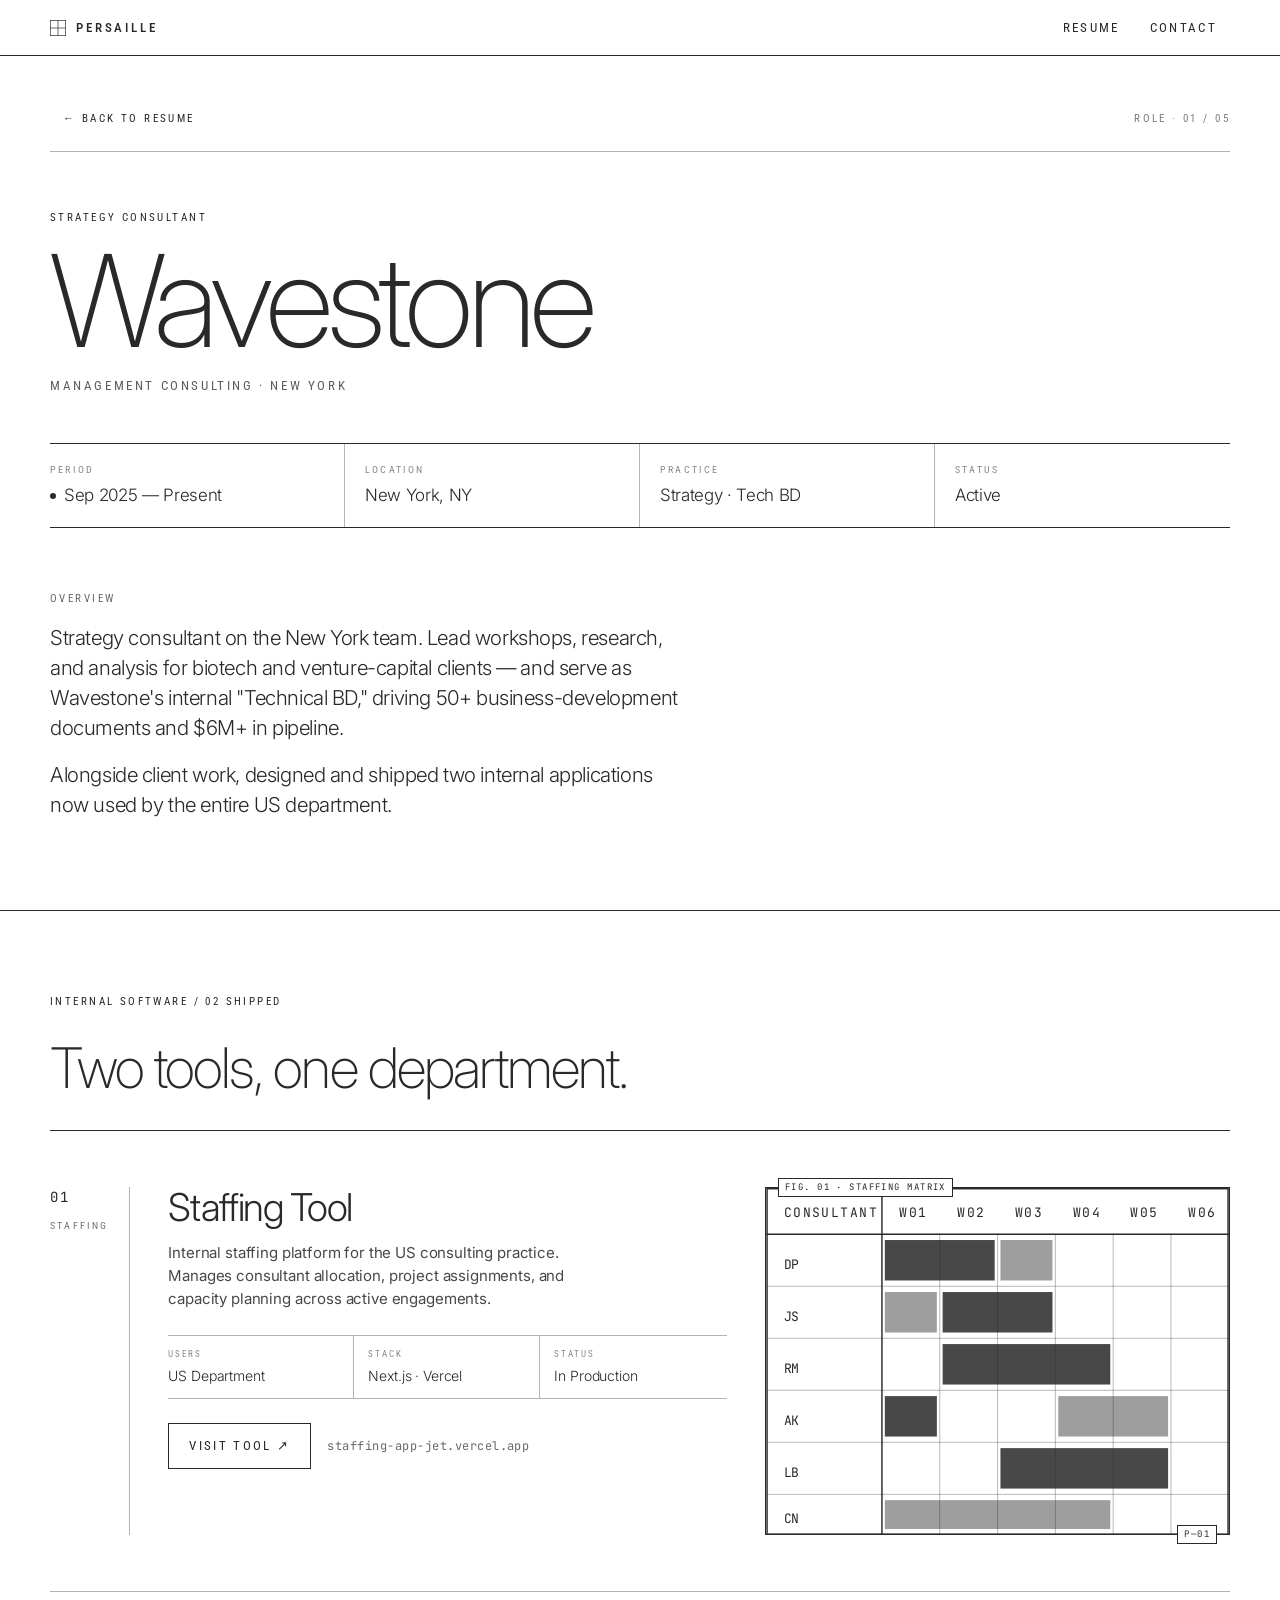
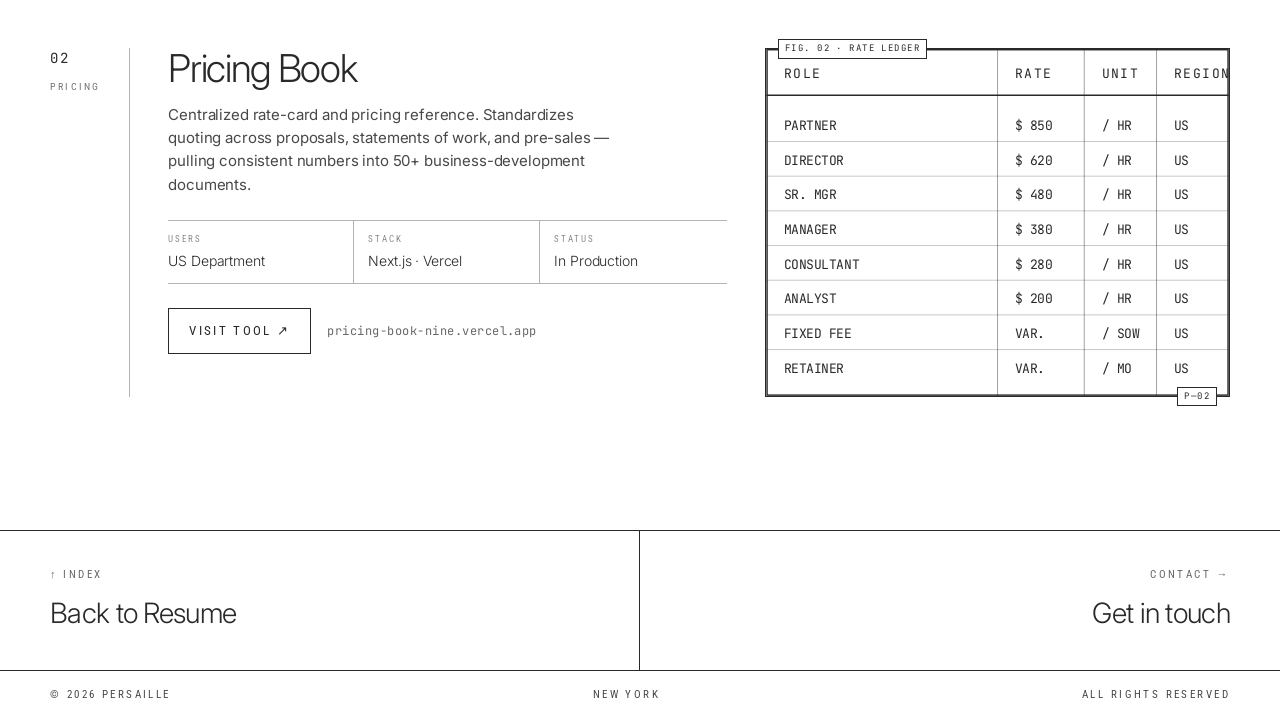
==== role/wavestone.html @ bf23a02a "Add Wavestone role detail page Clicking 'Strategy Consultant' on the resume now opens role/wavestone" ====
<!doctype html>
<html lang="en">
<head>
  <meta charset="utf-8" />
  <meta name="viewport" content="width=device-width, initial-scale=1" />
  <title>Strategy Consultant — Wavestone · Persaille</title>
  <meta name="description" content="Dale Percelay — Strategy Consultant at Wavestone. Internal software shipped to the US department." />
  <link rel="preconnect" href="https://fonts.googleapis.com" />
  <link rel="preconnect" href="https://fonts.gstatic.com" crossorigin />
  <link href="https://fonts.googleapis.com/css2?family=Inter:wght@100;200;300;400;500&family=Roboto+Condensed:wght@300;400;500&family=JetBrains+Mono:wght@300;400&display=swap" rel="stylesheet" />
  <link rel="stylesheet" href="../styles.css" />
  <link rel="icon" type="image/svg+xml" href="../assets/favicon.svg" />
</head>
<body>

  <header class="nav" role="banner">
    <div class="nav__row">
      <a href="../index.html" class="nav__brand" aria-label="Persaille — home">
        <span class="brand-mark" aria-hidden="true">
          <svg viewBox="0 0 24 24" width="16" height="16">
            <rect x="0.5" y="0.5" width="23" height="23" fill="none" stroke="currentColor" stroke-width="1"/>
            <line x1="0" y1="12" x2="24" y2="12" stroke="currentColor" stroke-width="1"/>
            <line x1="12" y1="0" x2="12" y2="24" stroke="currentColor" stroke-width="1"/>
          </svg>
        </span>
        <span class="brand-text">PERSAILLE</span>
      </a>
      <nav class="nav__links" aria-label="Primary">
        <a href="../index.html#resume">RESUME</a>
        <a href="../index.html#contact">CONTACT</a>
      </nav>
    </div>
  </header>

  <main>

    <!-- ─── ROLE HEADER ──────────────────────────────────────── -->
    <section class="role">
      <div class="role__crumbs">
        <a href="../index.html#resume" class="role__back">← BACK TO RESUME</a>
        <p class="role__index">ROLE · 01 / 05</p>
      </div>

      <header class="role__head">
        <p class="eyebrow">STRATEGY CONSULTANT</p>
        <h1 class="role__title">Wavestone</h1>
        <p class="role__sub">Management Consulting · New York</p>
      </header>

      <dl class="role__meta">
        <div class="role__meta-row">
          <dt>Period</dt>
          <dd><span class="dotnow"></span>Sep 2025 — Present</dd>
        </div>
        <div class="role__meta-row">
          <dt>Location</dt>
          <dd>New York, NY</dd>
        </div>
        <div class="role__meta-row">
          <dt>Practice</dt>
          <dd>Strategy · Tech BD</dd>
        </div>
        <div class="role__meta-row">
          <dt>Status</dt>
          <dd>Active</dd>
        </div>
      </dl>

      <div class="role__overview">
        <p class="eyebrow">OVERVIEW</p>
        <p class="role__lede">
          Strategy consultant on the New York team. Lead workshops, research,
          and analysis for biotech and venture-capital clients — and serve as
          Wavestone's internal "Technical BD," driving 50+ business-development
          documents and $6M+ in pipeline.
        </p>
        <p class="role__lede">
          Alongside client work, designed and shipped two internal applications
          now used by the entire US department.
        </p>
      </div>
    </section>

    <!-- ─── INTERNAL SOFTWARE ────────────────────────────────── -->
    <section class="works">
      <header class="works__head">
        <p class="eyebrow">INTERNAL SOFTWARE / 02 SHIPPED</p>
        <h2 class="works__title">Two tools, one department.</h2>
      </header>

      <article class="work">
        <div class="work__meta">
          <p class="work__no">01</p>
          <p class="work__tag">STAFFING</p>
        </div>

        <div class="work__body">
          <h3 class="work__title">Staffing Tool</h3>
          <p class="work__lede">
            Internal staffing platform for the US consulting practice. Manages
            consultant allocation, project assignments, and capacity planning
            across active engagements.
          </p>
          <dl class="work__facts">
            <div><dt>Users</dt><dd>US Department</dd></div>
            <div><dt>Stack</dt><dd>Next.js · Vercel</dd></div>
            <div><dt>Status</dt><dd>In Production</dd></div>
          </dl>
          <div class="work__cta">
            <a class="btn" href="https://staffing-app-jet.vercel.app/login" target="_blank" rel="noopener">VISIT TOOL ↗</a>
            <code class="work__url">staffing-app-jet.vercel.app</code>
          </div>
        </div>

        <aside class="work__art" aria-hidden="true">
          <p class="art__chip art__chip--tl">FIG. 01 · STAFFING MATRIX</p>
          <p class="art__chip art__chip--br">P—01</p>
          <svg viewBox="0 0 320 240" preserveAspectRatio="xMidYMid meet">
            <rect x="0.5" y="0.5" width="319" height="239" fill="none" stroke="currentColor" stroke-width="1"/>

            <!-- header row -->
            <line x1="0" y1="32" x2="320" y2="32" stroke="currentColor" stroke-width="1"/>
            <line x1="80" y1="0" x2="80" y2="240" stroke="currentColor" stroke-width="1"/>

            <!-- weeks header -->
            <text x="12" y="20" font-family="'JetBrains Mono', monospace" font-size="9" letter-spacing="1" fill="currentColor">CONSULTANT</text>
            <text x="92" y="20" font-family="'JetBrains Mono', monospace" font-size="9" letter-spacing="1" fill="currentColor">W01</text>
            <text x="132" y="20" font-family="'JetBrains Mono', monospace" font-size="9" letter-spacing="1" fill="currentColor">W02</text>
            <text x="172" y="20" font-family="'JetBrains Mono', monospace" font-size="9" letter-spacing="1" fill="currentColor">W03</text>
            <text x="212" y="20" font-family="'JetBrains Mono', monospace" font-size="9" letter-spacing="1" fill="currentColor">W04</text>
            <text x="252" y="20" font-family="'JetBrains Mono', monospace" font-size="9" letter-spacing="1" fill="currentColor">W05</text>
            <text x="292" y="20" font-family="'JetBrains Mono', monospace" font-size="9" letter-spacing="1" fill="currentColor">W06</text>

            <!-- vertical week columns -->
            <line x1="120" y1="32" x2="120" y2="240" stroke="currentColor" stroke-width="0.5" opacity="0.45"/>
            <line x1="160" y1="32" x2="160" y2="240" stroke="currentColor" stroke-width="0.5" opacity="0.45"/>
            <line x1="200" y1="32" x2="200" y2="240" stroke="currentColor" stroke-width="0.5" opacity="0.45"/>
            <line x1="240" y1="32" x2="240" y2="240" stroke="currentColor" stroke-width="0.5" opacity="0.45"/>
            <line x1="280" y1="32" x2="280" y2="240" stroke="currentColor" stroke-width="0.5" opacity="0.45"/>

            <!-- horizontal rows -->
            <line x1="0" y1="68" x2="320" y2="68" stroke="currentColor" stroke-width="0.5" opacity="0.45"/>
            <line x1="0" y1="104" x2="320" y2="104" stroke="currentColor" stroke-width="0.5" opacity="0.45"/>
            <line x1="0" y1="140" x2="320" y2="140" stroke="currentColor" stroke-width="0.5" opacity="0.45"/>
            <line x1="0" y1="176" x2="320" y2="176" stroke="currentColor" stroke-width="0.5" opacity="0.45"/>
            <line x1="0" y1="212" x2="320" y2="212" stroke="currentColor" stroke-width="0.5" opacity="0.45"/>

            <!-- consultant labels -->
            <text x="12" y="56" font-family="'JetBrains Mono', monospace" font-size="9" fill="currentColor">DP</text>
            <text x="12" y="92" font-family="'JetBrains Mono', monospace" font-size="9" fill="currentColor">JS</text>
            <text x="12" y="128" font-family="'JetBrains Mono', monospace" font-size="9" fill="currentColor">RM</text>
            <text x="12" y="164" font-family="'JetBrains Mono', monospace" font-size="9" fill="currentColor">AK</text>
            <text x="12" y="200" font-family="'JetBrains Mono', monospace" font-size="9" fill="currentColor">LB</text>
            <text x="12" y="232" font-family="'JetBrains Mono', monospace" font-size="9" fill="currentColor">CN</text>

            <!-- allocations (filled blocks) -->
            <rect x="82" y="36" width="76" height="28" fill="currentColor" opacity="0.85"/>
            <rect x="162" y="36" width="36" height="28" fill="currentColor" opacity="0.45"/>

            <rect x="82" y="72" width="36" height="28" fill="currentColor" opacity="0.45"/>
            <rect x="122" y="72" width="76" height="28" fill="currentColor" opacity="0.85"/>

            <rect x="122" y="108" width="116" height="28" fill="currentColor" opacity="0.85"/>

            <rect x="82" y="144" width="36" height="28" fill="currentColor" opacity="0.85"/>
            <rect x="202" y="144" width="76" height="28" fill="currentColor" opacity="0.45"/>

            <rect x="162" y="180" width="116" height="28" fill="currentColor" opacity="0.85"/>

            <rect x="82" y="216" width="156" height="20" fill="currentColor" opacity="0.45"/>
          </svg>
        </aside>
      </article>

      <article class="work">
        <div class="work__meta">
          <p class="work__no">02</p>
          <p class="work__tag">PRICING</p>
        </div>

        <div class="work__body">
          <h3 class="work__title">Pricing Book</h3>
          <p class="work__lede">
            Centralized rate-card and pricing reference. Standardizes quoting
            across proposals, statements of work, and pre-sales — pulling
            consistent numbers into 50+ business-development documents.
          </p>
          <dl class="work__facts">
            <div><dt>Users</dt><dd>US Department</dd></div>
            <div><dt>Stack</dt><dd>Next.js · Vercel</dd></div>
            <div><dt>Status</dt><dd>In Production</dd></div>
          </dl>
          <div class="work__cta">
            <a class="btn" href="https://pricing-book-nine.vercel.app/login" target="_blank" rel="noopener">VISIT TOOL ↗</a>
            <code class="work__url">pricing-book-nine.vercel.app</code>
          </div>
        </div>

        <aside class="work__art" aria-hidden="true">
          <p class="art__chip art__chip--tl">FIG. 02 · RATE LEDGER</p>
          <p class="art__chip art__chip--br">P—02</p>
          <svg viewBox="0 0 320 240" preserveAspectRatio="xMidYMid meet">
            <rect x="0.5" y="0.5" width="319" height="239" fill="none" stroke="currentColor" stroke-width="1"/>

            <!-- column dividers -->
            <line x1="160" y1="0" x2="160" y2="240" stroke="currentColor" stroke-width="0.5" opacity="0.6"/>
            <line x1="220" y1="0" x2="220" y2="240" stroke="currentColor" stroke-width="0.5" opacity="0.6"/>
            <line x1="270" y1="0" x2="270" y2="240" stroke="currentColor" stroke-width="0.5" opacity="0.6"/>

            <!-- header -->
            <line x1="0" y1="32" x2="320" y2="32" stroke="currentColor" stroke-width="1"/>
            <text x="12" y="20" font-family="'JetBrains Mono', monospace" font-size="9" letter-spacing="1" fill="currentColor">ROLE</text>
            <text x="172" y="20" font-family="'JetBrains Mono', monospace" font-size="9" letter-spacing="1" fill="currentColor">RATE</text>
            <text x="232" y="20" font-family="'JetBrains Mono', monospace" font-size="9" letter-spacing="1" fill="currentColor">UNIT</text>
            <text x="282" y="20" font-family="'JetBrains Mono', monospace" font-size="9" letter-spacing="1" fill="currentColor">REGION</text>

            <!-- rows -->
            <g font-family="'JetBrains Mono', monospace" font-size="9" fill="currentColor">
              <text x="12" y="56">PARTNER</text>
              <text x="172" y="56">$ 850</text>
              <text x="232" y="56">/ HR</text>
              <text x="282" y="56">US</text>

              <text x="12" y="80">DIRECTOR</text>
              <text x="172" y="80">$ 620</text>
              <text x="232" y="80">/ HR</text>
              <text x="282" y="80">US</text>

              <text x="12" y="104">SR. MGR</text>
              <text x="172" y="104">$ 480</text>
              <text x="232" y="104">/ HR</text>
              <text x="282" y="104">US</text>

              <text x="12" y="128">MANAGER</text>
              <text x="172" y="128">$ 380</text>
              <text x="232" y="128">/ HR</text>
              <text x="282" y="128">US</text>

              <text x="12" y="152">CONSULTANT</text>
              <text x="172" y="152">$ 280</text>
              <text x="232" y="152">/ HR</text>
              <text x="282" y="152">US</text>

              <text x="12" y="176">ANALYST</text>
              <text x="172" y="176">$ 200</text>
              <text x="232" y="176">/ HR</text>
              <text x="282" y="176">US</text>

              <text x="12" y="200">FIXED FEE</text>
              <text x="172" y="200">VAR.</text>
              <text x="232" y="200">/ SOW</text>
              <text x="282" y="200">US</text>

              <text x="12" y="224">RETAINER</text>
              <text x="172" y="224">VAR.</text>
              <text x="232" y="224">/ MO</text>
              <text x="282" y="224">US</text>
            </g>

            <!-- thin row rules -->
            <g stroke="currentColor" stroke-width="0.5" opacity="0.35">
              <line x1="0" y1="64" x2="320" y2="64"/>
              <line x1="0" y1="88" x2="320" y2="88"/>
              <line x1="0" y1="112" x2="320" y2="112"/>
              <line x1="0" y1="136" x2="320" y2="136"/>
              <line x1="0" y1="160" x2="320" y2="160"/>
              <line x1="0" y1="184" x2="320" y2="184"/>
              <line x1="0" y1="208" x2="320" y2="208"/>
            </g>
          </svg>
        </aside>
      </article>
    </section>

    <!-- ─── BACK NAV ────────────────────────────────────────── -->
    <nav class="role-nav" aria-label="Resume navigation">
      <a class="role-nav__link role-nav__link--prev" href="../index.html#resume">
        <span class="role-nav__label">↑ INDEX</span>
        <span class="role-nav__title">Back to Resume</span>
      </a>
      <a class="role-nav__link role-nav__link--next" href="../index.html#contact">
        <span class="role-nav__label">CONTACT →</span>
        <span class="role-nav__title">Get in touch</span>
      </a>
    </nav>

  </main>

  <footer class="foot">
    <div class="foot__row">
      <span>© <span id="year"></span> PERSAILLE</span>
      <span>NEW YORK</span>
      <span>ALL RIGHTS RESERVED</span>
    </div>
  </footer>

  <script>
    document.getElementById('year').textContent = new Date().getFullYear();
  </script>
</body>
</html>
---- styles.css ----
/* Persaille — minimal mono stylesheet
 * Colors, type, spacing follow the MONO X7 reference in /designinspo.
 */

:root {
  --color-canvas-white: #ffffff;
  --color-ink-black:    #292929;
  --color-deep-black:   #000000;

  --font-nh:          'Inter', 'Helvetica Neue', Helvetica, Arial, sans-serif;
  --font-s-condensed: 'Roboto Condensed', Impact, 'Arial Narrow', sans-serif;
  --font-mono:        'JetBrains Mono', ui-monospace, SFMono-Regular, Menlo, monospace;

  --text-caption:    11px;
  --text-body:       16px;
  --text-subheading: 18px;
  --text-heading:    25px;
  --text-heading-lg: 32px;

  --gutter: clamp(20px, 4vw, 50px);
  --rule:   1px solid var(--color-ink-black);
  --rule-thin: 1px solid rgba(41, 41, 41, 0.35);

  --nav-h: 56px;
}

* { box-sizing: border-box; }
html, body { margin: 0; padding: 0; }

html, body {
  background: var(--color-canvas-white);
  color: var(--color-ink-black);
  -webkit-font-smoothing: antialiased;
  -moz-osx-font-smoothing: grayscale;
}

body {
  font-family: var(--font-nh);
  font-weight: 400;
  font-size: var(--text-body);
  line-height: 1.5;
  letter-spacing: -0.32px;
}

a { color: inherit; text-decoration: none; }
a:focus-visible { outline: 1px solid var(--color-ink-black); outline-offset: 4px; }

em { font-style: italic; font-weight: 100; }

ol, ul { list-style: none; padding: 0; margin: 0; }

/* ─── NAV ───────────────────────────────────────────────── */

.nav {
  position: sticky;
  top: 0;
  z-index: 10;
  background: var(--color-canvas-white);
  border-bottom: var(--rule);
  height: var(--nav-h);
  display: flex;
  align-items: center;
}

.nav__row {
  width: 100%;
  display: flex;
  align-items: center;
  justify-content: space-between;
  padding: 0 var(--gutter);
}

.nav__brand {
  display: flex;
  align-items: center;
  gap: 10px;
  font-family: var(--font-s-condensed);
  font-weight: 500;
  font-size: 13px;
  letter-spacing: 0.22em;
  color: var(--color-ink-black);
}

.brand-mark { display: inline-flex; }

.nav__links {
  display: flex;
  gap: 4px;
  font-family: var(--font-s-condensed);
  font-weight: 400;
  font-size: 13px;
  letter-spacing: 0.18em;
}

.nav__links a {
  padding: 6px 12px;
  border: 1px solid transparent;
  transition: border-color 120ms ease, background 120ms ease, color 120ms ease;
}

.nav__links a:hover {
  border-color: var(--color-ink-black);
}

/* ─── HERO ──────────────────────────────────────────────── */

.hero {
  border-bottom: var(--rule);
}

.hero__inner {
  display: flex;
  flex-direction: column;
  padding: clamp(20px, 3vw, 36px) var(--gutter) 0 var(--gutter);
  gap: clamp(20px, 3vw, 36px);
}

.hero__mark {
  display: flex;
  align-items: flex-end;
  justify-content: space-between;
  gap: 24px;
  border-bottom: var(--rule-thin);
  padding-bottom: clamp(8px, 1.4vw, 16px);
}

.hero__wordmark {
  font-family: var(--font-nh);
  font-weight: 200;
  font-size: clamp(56px, 13vw, 184px);
  line-height: 0.85;
  letter-spacing: -0.05em;
  margin: 0;
  color: var(--color-ink-black);
}

.hero__meta {
  margin: 0 0 clamp(8px, 1vw, 14px) 0;
  font-family: var(--font-s-condensed);
  font-size: var(--text-caption);
  letter-spacing: 0.22em;
  text-transform: uppercase;
  display: inline-flex;
  align-items: center;
  gap: 10px;
  flex: 0 0 auto;
}

.hero__meta .dot {
  display: inline-block;
  width: 4px;
  height: 4px;
  background: var(--color-ink-black);
}

.hero__top {
  display: grid;
  grid-template-columns: 1.5fr 1fr;
  gap: clamp(24px, 5vw, 64px);
  align-items: start;
}

.eyebrow {
  font-family: var(--font-s-condensed);
  font-size: var(--text-caption);
  letter-spacing: 0.22em;
  font-weight: 400;
  margin: 0 0 16px 0;
  text-transform: uppercase;
  display: inline-flex;
  align-items: center;
  gap: 10px;
}

.eyebrow .dot {
  display: inline-block;
  width: 4px;
  height: 4px;
  background: var(--color-ink-black);
  border-radius: 0;
}

.hero__headline {
  font-family: var(--font-nh);
  font-weight: 300;
  font-size: clamp(32px, 4.6vw, 56px);
  line-height: 1.02;
  letter-spacing: -0.03em;
  margin: 0;
  text-transform: lowercase;
}

.hero__sub {
  margin: clamp(14px, 1.6vw, 20px) 0 0 0;
  max-width: 44ch;
  font-size: var(--text-body);
  line-height: 1.5;
  color: var(--color-ink-black);
  letter-spacing: -0.01em;
  opacity: 0.8;
}

/* ─── HERO ART ──────────────────────────────────────────── */

.hero__art {
  color: var(--color-ink-black);
  width: 100%;
  max-width: 280px;
  justify-self: end;
  aspect-ratio: 1 / 1;
}

.hero__art svg { display: block; width: 100%; height: 100%; }

/* ─── A / B / C STRIP ───────────────────────────────────── */

.cells {
  display: grid;
  grid-template-columns: repeat(3, 1fr);
  border-top: var(--rule);
  margin: 0 calc(-1 * var(--gutter));
  padding: 18px var(--gutter) 20px var(--gutter);
  gap: 0;
}

.cell {
  padding: 0 20px 0 0;
  border-right: var(--rule-thin);
  display: flex;
  flex-direction: column;
  gap: 6px;
}
.cell + .cell { padding-left: 20px; }
.cell:last-child { border-right: 0; padding-right: 0; }

.cell__head {
  display: flex;
  align-items: baseline;
  gap: 10px;
}

.cell__num {
  font-family: var(--font-mono);
  font-size: 11px;
  letter-spacing: 0.12em;
  margin: 0;
  opacity: 0.6;
  flex: 0 0 auto;
}

.cell__title {
  font-family: var(--font-nh);
  font-weight: 300;
  font-size: 20px;
  letter-spacing: -0.02em;
  margin: 0;
}

.cell__body {
  margin: 0;
  font-size: 13px;
  line-height: 1.4;
  letter-spacing: -0.01em;
  max-width: 36ch;
  opacity: 0.8;
}

/* ─── BLOCK SHARED ──────────────────────────────────────── */

.block__head { margin-bottom: 32px; }

.block__title {
  font-family: var(--font-nh);
  font-weight: 300;
  font-size: clamp(28px, 3.6vw, 40px);
  line-height: 1.1;
  letter-spacing: -0.025em;
  margin: 0;
  max-width: 22ch;
}

/* ─── RESUME ────────────────────────────────────────────── */

.resume {
  padding: clamp(56px, 8vw, 96px) var(--gutter) clamp(40px, 6vw, 64px) var(--gutter);
  border-bottom: var(--rule);
}

.resume__head {
  display: flex;
  justify-content: space-between;
  align-items: flex-end;
  gap: 24px;
  padding-bottom: 32px;
  border-bottom: var(--rule);
  margin-bottom: 0;
}

.resume__title {
  font-family: var(--font-nh);
  font-weight: 200;
  font-size: clamp(40px, 5.4vw, 72px);
  line-height: 1;
  letter-spacing: -0.04em;
  margin: 0;
}

.resume__sub {
  margin: 12px 0 0 0;
  font-family: var(--font-s-condensed);
  font-size: 13px;
  letter-spacing: 0.18em;
  text-transform: uppercase;
  opacity: 0.75;
}

.resume__actions { flex: 0 0 auto; }

.btn {
  display: inline-flex;
  align-items: center;
  gap: 10px;
  font-family: var(--font-s-condensed);
  font-size: 13px;
  letter-spacing: 0.18em;
  color: var(--color-ink-black);
  background: transparent;
  border: 1px solid var(--color-ink-black);
  border-radius: 0;
  padding: 12px 20px;
  cursor: pointer;
  transition: background 120ms ease, color 120ms ease;
  text-transform: uppercase;
}

.btn:hover {
  background: var(--color-ink-black);
  color: var(--color-canvas-white);
}

.resume__legend {
  display: grid;
  grid-template-columns: 56px 1.6fr 1fr 1.1fr 32px;
  align-items: center;
  padding: 14px 0;
  border-bottom: var(--rule-thin);
  font-family: var(--font-s-condensed);
  font-size: 10px;
  letter-spacing: 0.22em;
  text-transform: uppercase;
  opacity: 0.55;
}

.entries { border-bottom: var(--rule); }

.entries li { border-bottom: var(--rule-thin); }
.entries li:last-child { border-bottom: 0; }

.entry {
  display: grid;
  grid-template-columns: 56px 1.6fr 1fr 1.1fr 32px;
  align-items: center;
  padding: 22px 0;
  position: relative;
  transition: background 150ms ease, color 150ms ease, padding 200ms ease;
}

.entry::before {
  content: '';
  position: absolute;
  inset: 0;
  background: var(--color-ink-black);
  transform: scaleY(0);
  transform-origin: bottom;
  transition: transform 220ms cubic-bezier(.2, .7, .2, 1);
  z-index: 0;
}

.entry:hover::before, .entry:focus-visible::before { transform: scaleY(1); }

.entry:hover, .entry:focus-visible {
  color: var(--color-canvas-white);
  padding-left: 16px;
  padding-right: 16px;
}

.entry > * { position: relative; z-index: 1; }

.entry__no {
  font-family: var(--font-mono);
  font-size: 12px;
  letter-spacing: 0.14em;
  opacity: 0.7;
}

.entry__role {
  display: flex;
  flex-direction: column;
  gap: 4px;
  min-width: 0;
}

.entry__title {
  font-family: var(--font-nh);
  font-weight: 300;
  font-size: clamp(20px, 2.2vw, 26px);
  letter-spacing: -0.025em;
  line-height: 1.1;
}

.entry__company {
  font-family: var(--font-s-condensed);
  font-size: 12px;
  letter-spacing: 0.16em;
  text-transform: uppercase;
  opacity: 0.85;
}

.entry__company .sep { opacity: 0.5; padding: 0 4px; }

.entry__loc {
  font-family: var(--font-s-condensed);
  font-size: 12px;
  letter-spacing: 0.16em;
  text-transform: uppercase;
  opacity: 0.75;
}

.entry__period {
  font-family: var(--font-mono);
  font-size: 12px;
  letter-spacing: 0.06em;
  display: inline-flex;
  align-items: center;
  gap: 8px;
}

.dotnow {
  width: 6px;
  height: 6px;
  background: var(--color-ink-black);
  border-radius: 50%;
  display: inline-block;
  flex: 0 0 auto;
  animation: pulse 1.6s ease-in-out infinite;
}

.entry:hover .dotnow, .entry:focus-visible .dotnow { background: var(--color-canvas-white); }

@keyframes pulse {
  0%, 100% { opacity: 1; transform: scale(1); }
  50%      { opacity: 0.35; transform: scale(0.8); }
}

.entry__arrow {
  font-family: var(--font-nh);
  font-weight: 300;
  font-size: 22px;
  text-align: right;
  transform: translateX(0);
  transition: transform 220ms cubic-bezier(.2, .7, .2, 1);
}

.entry:hover .entry__arrow,
.entry:focus-visible .entry__arrow { transform: translateX(6px); }

/* ─── EDUCATION + META ──────────────────────────────────── */

.resume__edu { padding-top: 32px; }

.edu__grid {
  display: grid;
  grid-template-columns: repeat(3, 1fr);
  gap: 0;
  border-top: var(--rule-thin);
  border-bottom: var(--rule-thin);
}

.edu__grid--2 { grid-template-columns: repeat(2, 1fr); }

.edu__col {
  padding: 24px 24px 24px 0;
  border-right: var(--rule-thin);
}
.edu__col + .edu__col { padding-left: 24px; }
.edu__col:last-child { border-right: 0; padding-right: 0; }

.edu__col .eyebrow { margin-bottom: 14px; opacity: 0.55; }

.edu__line {
  display: flex;
  flex-direction: column;
  gap: 4px;
  margin: 0;
}

.edu__title {
  font-family: var(--font-nh);
  font-weight: 300;
  font-size: 18px;
  letter-spacing: -0.02em;
  line-height: 1.2;
}

.edu__detail {
  font-family: var(--font-s-condensed);
  font-size: 11px;
  letter-spacing: 0.14em;
  text-transform: uppercase;
  opacity: 0.7;
}

/* ─── CONTACT ───────────────────────────────────────────── */

.contact {
  padding: clamp(56px, 8vw, 96px) var(--gutter);
  border-bottom: var(--rule);
}

.contact__grid {
  display: grid;
  grid-template-columns: repeat(3, 1fr);
  border-top: var(--rule);
  border-left: var(--rule);
}

.contact__card {
  display: block;
  padding: 28px 24px;
  border-right: var(--rule);
  border-bottom: var(--rule);
  background: var(--color-canvas-white);
  transition: background 150ms ease, color 150ms ease;
}

.contact__card:hover {
  background: var(--color-ink-black);
  color: var(--color-canvas-white);
}

.contact__label {
  font-family: var(--font-s-condensed);
  font-size: var(--text-caption);
  letter-spacing: 0.22em;
  margin: 0 0 16px 0;
  opacity: 0.8;
}

.contact__value {
  font-family: var(--font-nh);
  font-weight: 300;
  font-size: var(--text-heading);
  letter-spacing: -0.025em;
  margin: 0 0 28px 0;
  word-break: break-word;
}

.contact__cta {
  font-family: var(--font-s-condensed);
  font-size: 13px;
  letter-spacing: 0.18em;
}

/* ─── FOOT ──────────────────────────────────────────────── */

.foot { padding: 16px var(--gutter); }

.foot__row {
  display: flex;
  justify-content: space-between;
  gap: 16px;
  font-family: var(--font-s-condensed);
  font-size: 11px;
  letter-spacing: 0.22em;
  opacity: 0.85;
}

/* ─── RESPONSIVE ────────────────────────────────────────── */

.hide-sm { display: inline-block; }

@media (max-width: 1024px) {
  .hero__top { grid-template-columns: 1.3fr 1fr; }
  .hero__art { max-width: 240px; }
}

@media (max-width: 880px) {
  .hero__mark { flex-direction: column; align-items: flex-start; gap: 12px; }
  .hero__meta { margin: 0; }

  .hero__top { grid-template-columns: 1fr; }
  .hero__art { max-width: 220px; justify-self: start; }
  .hero__headline { font-size: clamp(36px, 7vw, 56px); }

  .cells { grid-template-columns: 1fr; padding: 16px var(--gutter); }
  .cell { border-right: 0; border-bottom: var(--rule-thin); padding: 14px 0; }
  .cell:first-child { padding-top: 0; }
  .cell + .cell { padding-left: 0; }
  .cell:last-child { border-bottom: 0; padding-bottom: 0; }

  .resume__head { flex-direction: column; align-items: flex-start; }

  .resume__legend, .entry { grid-template-columns: 36px 1fr 1fr 24px; }
  .resume__legend > :nth-child(3), .entry__loc { display: none; }

  .edu__grid, .edu__grid--2 { grid-template-columns: 1fr; }
  .edu__col { border-right: 0; border-bottom: var(--rule-thin); padding: 18px 0; }
  .edu__col + .edu__col { padding-left: 0; }
  .edu__col:last-child { border-bottom: 0; }

  .contact__grid { grid-template-columns: 1fr; }
  .contact__card { border-right: 0; }

  .foot__row { flex-direction: column; gap: 8px; }
}

@media (max-width: 540px) {
  .nav__links { gap: 0; }
  .nav__links a { padding: 6px 8px; font-size: 12px; }
  .nav__brand { font-size: 12px; }

  .resume__legend, .entry { grid-template-columns: 28px 1fr 18px; }
  .resume__legend > :nth-child(4), .entry__period { display: none; }
  .entry__role { gap: 2px; }
  .entry:hover, .entry:focus-visible { padding-left: 10px; padding-right: 10px; }
}

/* ─── ROLE DETAIL PAGE ──────────────────────────────────── */

.role {
  padding: clamp(28px, 4vw, 48px) var(--gutter) clamp(40px, 6vw, 72px) var(--gutter);
  border-bottom: var(--rule);
}

.role__crumbs {
  display: flex;
  justify-content: space-between;
  align-items: center;
  padding-bottom: 16px;
  border-bottom: var(--rule-thin);
  margin-bottom: clamp(28px, 4vw, 56px);
  font-family: var(--font-s-condensed);
  font-size: 11px;
  letter-spacing: 0.22em;
  text-transform: uppercase;
}

.role__back {
  display: inline-flex;
  align-items: center;
  gap: 8px;
  padding: 6px 12px;
  border: 1px solid transparent;
  transition: border-color 120ms ease;
}
.role__back:hover { border-color: var(--color-ink-black); }

.role__index { margin: 0; opacity: 0.6; }

.role__head { margin-bottom: clamp(28px, 4vw, 48px); }

.role__title {
  font-family: var(--font-nh);
  font-weight: 200;
  font-size: clamp(56px, 10vw, 144px);
  line-height: 0.92;
  letter-spacing: -0.045em;
  margin: 0;
}

.role__sub {
  margin: 16px 0 0 0;
  font-family: var(--font-s-condensed);
  font-size: 13px;
  letter-spacing: 0.2em;
  text-transform: uppercase;
  opacity: 0.75;
}

.role__meta {
  display: grid;
  grid-template-columns: repeat(4, 1fr);
  border-top: var(--rule);
  border-bottom: var(--rule);
  margin: 0 0 clamp(32px, 5vw, 56px) 0;
  padding: 0;
}

.role__meta-row {
  padding: 18px 20px 18px 0;
  border-right: var(--rule-thin);
  display: flex;
  flex-direction: column;
  gap: 6px;
}
.role__meta-row + .role__meta-row { padding-left: 20px; }
.role__meta-row:last-child { border-right: 0; padding-right: 0; }

.role__meta-row dt {
  margin: 0;
  font-family: var(--font-s-condensed);
  font-size: 10px;
  letter-spacing: 0.22em;
  text-transform: uppercase;
  opacity: 0.55;
}
.role__meta-row dd {
  margin: 0;
  font-family: var(--font-nh);
  font-weight: 300;
  font-size: 17px;
  letter-spacing: -0.02em;
  display: inline-flex;
  align-items: center;
  gap: 8px;
}

.role__overview { max-width: 64ch; }
.role__overview .eyebrow { margin-bottom: 16px; opacity: 0.7; }

.role__lede {
  font-family: var(--font-nh);
  font-weight: 300;
  font-size: clamp(18px, 1.6vw, 22px);
  line-height: 1.45;
  letter-spacing: -0.02em;
  margin: 0 0 18px 0;
}

/* ─── WORKS ─────────────────────────────────────────────── */

.works {
  padding: clamp(48px, 6vw, 80px) var(--gutter);
  border-bottom: var(--rule);
}

.works__head {
  padding-bottom: 32px;
  border-bottom: var(--rule);
  margin-bottom: 0;
}

.works__title {
  font-family: var(--font-nh);
  font-weight: 200;
  font-size: clamp(32px, 4.4vw, 56px);
  letter-spacing: -0.035em;
  line-height: 1.05;
  margin: 12px 0 0 0;
}

.work {
  display: grid;
  grid-template-columns: 80px 1.2fr 1fr;
  gap: clamp(20px, 3vw, 40px);
  padding: clamp(32px, 4.5vw, 56px) 0;
  border-bottom: var(--rule-thin);
  align-items: start;
}
.work:last-child { border-bottom: 0; }

.work__meta {
  display: flex;
  flex-direction: column;
  gap: 10px;
  border-right: var(--rule-thin);
  padding-right: 16px;
  height: 100%;
}

.work__no {
  font-family: var(--font-mono);
  font-size: 14px;
  letter-spacing: 0.12em;
  margin: 0;
}

.work__tag {
  font-family: var(--font-s-condensed);
  font-size: 10px;
  letter-spacing: 0.22em;
  text-transform: uppercase;
  margin: 0;
  opacity: 0.65;
}

.work__title {
  font-family: var(--font-nh);
  font-weight: 300;
  font-size: clamp(28px, 3vw, 40px);
  letter-spacing: -0.035em;
  line-height: 1.05;
  margin: 0 0 14px 0;
}

.work__lede {
  margin: 0 0 24px 0;
  font-size: 15px;
  line-height: 1.55;
  letter-spacing: -0.01em;
  max-width: 50ch;
  opacity: 0.85;
}

.work__facts {
  display: grid;
  grid-template-columns: repeat(3, 1fr);
  gap: 0;
  margin: 0 0 24px 0;
  padding: 0;
  border-top: var(--rule-thin);
  border-bottom: var(--rule-thin);
}

.work__facts > div {
  padding: 12px 14px 12px 0;
  border-right: var(--rule-thin);
  display: flex;
  flex-direction: column;
  gap: 4px;
}
.work__facts > div + div { padding-left: 14px; }
.work__facts > div:last-child { border-right: 0; padding-right: 0; }

.work__facts dt {
  margin: 0;
  font-family: var(--font-s-condensed);
  font-size: 9px;
  letter-spacing: 0.22em;
  text-transform: uppercase;
  opacity: 0.55;
}
.work__facts dd {
  margin: 0;
  font-family: var(--font-nh);
  font-weight: 300;
  font-size: 14px;
  letter-spacing: -0.01em;
}

.work__cta {
  display: flex;
  align-items: center;
  gap: 16px;
  flex-wrap: wrap;
}

.work__url {
  font-family: var(--font-mono);
  font-size: 12px;
  letter-spacing: 0.04em;
  opacity: 0.7;
}

.work__art {
  position: relative;
  border: 1px solid var(--color-ink-black);
  background: var(--color-canvas-white);
  color: var(--color-ink-black);
  aspect-ratio: 4 / 3;
  width: 100%;
  padding: 0;
}

.work__art svg { display: block; width: 100%; height: 100%; }

.art__chip {
  position: absolute;
  margin: 0;
  font-family: var(--font-mono);
  font-size: 9px;
  letter-spacing: 0.16em;
  text-transform: uppercase;
  background: var(--color-canvas-white);
  padding: 2px 6px;
  border: 1px solid var(--color-ink-black);
  z-index: 2;
}
.art__chip--tl { top: -10px; left: 12px; }
.art__chip--br { bottom: -10px; right: 12px; }

/* ─── ROLE NAV ──────────────────────────────────────────── */

.role-nav {
  display: grid;
  grid-template-columns: 1fr 1fr;
  border-bottom: var(--rule);
}

.role-nav__link {
  display: flex;
  flex-direction: column;
  gap: 8px;
  padding: clamp(24px, 3vw, 36px) var(--gutter);
  background: var(--color-canvas-white);
  transition: background 150ms ease, color 150ms ease;
}

.role-nav__link--prev { border-right: var(--rule); }
.role-nav__link--next { text-align: right; align-items: flex-end; }

.role-nav__link:hover {
  background: var(--color-ink-black);
  color: var(--color-canvas-white);
}

.role-nav__label {
  font-family: var(--font-s-condensed);
  font-size: 11px;
  letter-spacing: 0.22em;
  text-transform: uppercase;
  opacity: 0.7;
}

.role-nav__title {
  font-family: var(--font-nh);
  font-weight: 300;
  font-size: clamp(20px, 2.4vw, 28px);
  letter-spacing: -0.025em;
}

/* responsive: role page */
@media (max-width: 880px) {
  .role__title { font-size: clamp(48px, 12vw, 84px); }

  .role__meta { grid-template-columns: repeat(2, 1fr); }
  .role__meta-row { border-right: 0; }
  .role__meta-row:nth-child(odd) { border-right: var(--rule-thin); }
  .role__meta-row:nth-child(-n+2) { border-bottom: var(--rule-thin); }

  .work {
    grid-template-columns: 1fr;
    gap: 24px;
  }
  .work__meta {
    flex-direction: row;
    align-items: center;
    border-right: 0;
    border-bottom: var(--rule-thin);
    padding: 0 0 12px 0;
    height: auto;
    gap: 16px;
  }

  .work__art { aspect-ratio: 16 / 10; }
}

@media (max-width: 540px) {
  .role-nav { grid-template-columns: 1fr; }
  .role-nav__link--prev { border-right: 0; border-bottom: var(--rule-thin); }
  .role-nav__link--next { text-align: left; align-items: flex-start; }

  .work__facts { grid-template-columns: 1fr; }
  .work__facts > div { border-right: 0; border-bottom: var(--rule-thin); padding: 10px 0; }
  .work__facts > div + div { padding-left: 0; }
  .work__facts > div:last-child { border-bottom: 0; padding-bottom: 0; }
}
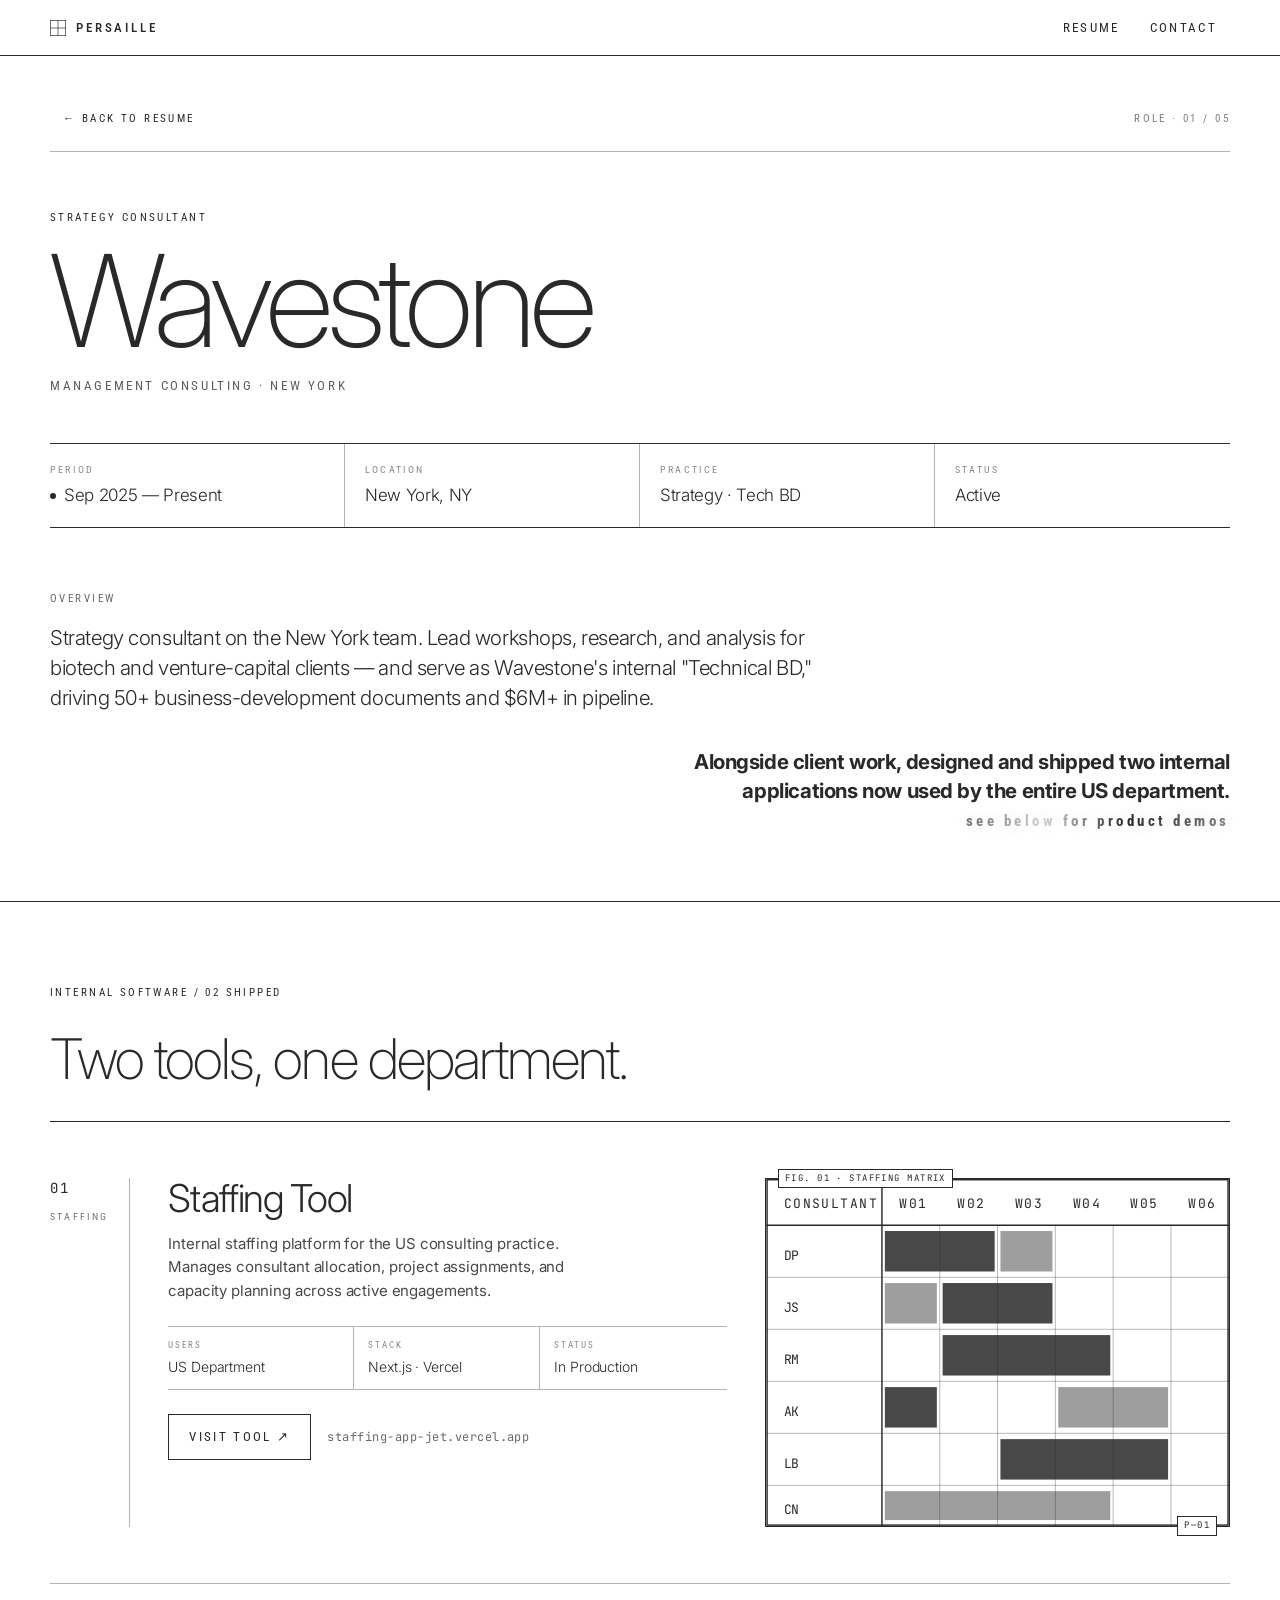
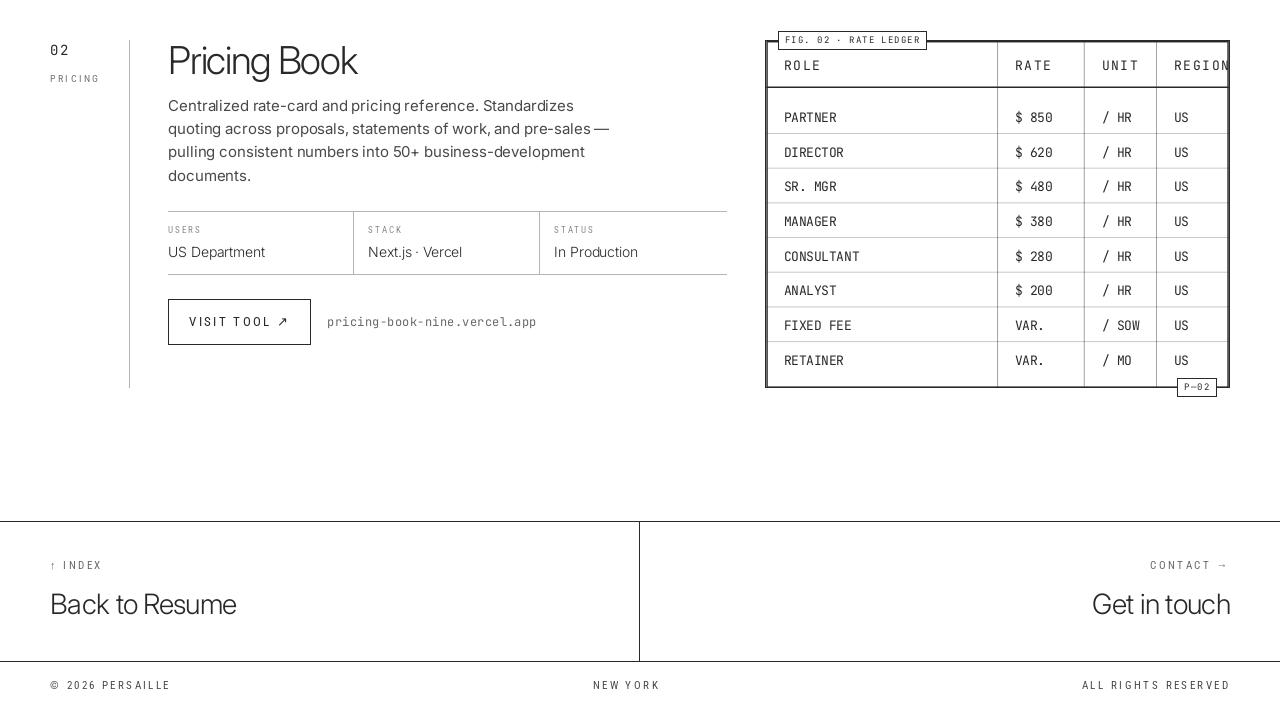
==== commit 506c2192: "Adjust Wavestone demo callout" ====
--- a/role/wavestone.html
+++ b/role/wavestone.html
@@ -7,7 +7,7 @@
   <meta name="description" content="Dale Percelay — Strategy Consultant at Wavestone. Internal software shipped to the US department." />
   <link rel="preconnect" href="https://fonts.googleapis.com" />
   <link rel="preconnect" href="https://fonts.gstatic.com" crossorigin />
-  <link href="https://fonts.googleapis.com/css2?family=Inter:wght@100;200;300;400;500&family=Roboto+Condensed:wght@300;400;500&family=JetBrains+Mono:wght@300;400&display=swap" rel="stylesheet" />
+  <link href="https://fonts.googleapis.com/css2?family=Inter:wght@100;200;300;400;500;700&family=Roboto+Condensed:wght@300;400;500;700&family=JetBrains+Mono:wght@300;400&display=swap" rel="stylesheet" />
   <link rel="stylesheet" href="../styles.css" />
   <link rel="icon" type="image/svg+xml" href="../assets/favicon.svg" />
 </head>
@@ -66,7 +66,7 @@
         </div>
       </dl>
 
-      <div class="role__overview">
+      <div class="role__overview role__overview--split">
         <p class="eyebrow">OVERVIEW</p>
         <p class="role__lede">
           Strategy consultant on the New York team. Lead workshops, research,
@@ -74,10 +74,11 @@
           Wavestone's internal "Technical BD," driving 50+ business-development
           documents and $6M+ in pipeline.
         </p>
-        <p class="role__lede">
+        <p class="role__lede role__lede--highlight">
           Alongside client work, designed and shipped two internal applications
           now used by the entire US department.
         </p>
+        <p class="role__demo-note">see below for product demos</p>
       </div>
     </section>
 
--- a/styles.css
+++ b/styles.css
@@ -111,53 +111,87 @@
 .hero__inner {
   display: flex;
   flex-direction: column;
-  padding: clamp(20px, 3vw, 36px) var(--gutter) 0 var(--gutter);
-  gap: clamp(20px, 3vw, 36px);
-}
-
-.hero__mark {
-  display: flex;
-  align-items: flex-end;
+  padding: 0;
+}
+
+.hero__band {
+  display: flex;
+  align-items: center;
   justify-content: space-between;
   gap: 24px;
-  border-bottom: var(--rule-thin);
-  padding-bottom: clamp(8px, 1.4vw, 16px);
-}
-
-.hero__wordmark {
-  font-family: var(--font-nh);
-  font-weight: 200;
-  font-size: clamp(56px, 13vw, 184px);
-  line-height: 0.85;
-  letter-spacing: -0.05em;
-  margin: 0;
-  color: var(--color-ink-black);
-}
-
-.hero__meta {
-  margin: 0 0 clamp(8px, 1vw, 14px) 0;
+  padding: 12px var(--gutter);
+  border-bottom: var(--rule);
   font-family: var(--font-s-condensed);
   font-size: var(--text-caption);
   letter-spacing: 0.22em;
   text-transform: uppercase;
+}
+
+.hero__band-left,
+.hero__band-right {
+  margin: 0;
   display: inline-flex;
   align-items: center;
   gap: 10px;
-  flex: 0 0 auto;
-}
-
-.hero__meta .dot {
+}
+
+.hero__band .dot {
   display: inline-block;
   width: 4px;
   height: 4px;
   background: var(--color-ink-black);
 }
 
-.hero__top {
-  display: grid;
-  grid-template-columns: 1.5fr 1fr;
-  gap: clamp(24px, 5vw, 64px);
-  align-items: start;
+.hero__main {
+  display: grid;
+  grid-template-columns: minmax(360px, 0.82fr) minmax(520px, 1.18fr);
+  gap: 0;
+  align-items: stretch;
+  width: 100%;
+  min-width: 0;
+  min-height: clamp(560px, calc(100svh - var(--nav-h) - 42px), 780px);
+}
+
+.hero__title {
+  padding: clamp(26px, 4vw, 52px) var(--gutter) clamp(22px, 3.2vw, 42px) var(--gutter);
+  border-right: var(--rule);
+  display: flex;
+  flex-direction: column;
+  justify-content: space-between;
+  gap: clamp(36px, 6vw, 76px);
+  min-height: 100%;
+  min-width: 0;
+}
+
+.hero__lockup {
+  display: flex;
+  flex-direction: column;
+  gap: clamp(8px, 1.1vw, 14px);
+  width: 100%;
+  min-width: 0;
+}
+
+.hero__agency {
+  align-self: flex-end;
+  max-width: 100%;
+  margin: 0;
+  font-family: var(--font-s-condensed);
+  font-size: clamp(12px, 1.15vw, 15px);
+  font-weight: 700;
+  letter-spacing: 0.26em;
+  line-height: 1;
+  text-align: right;
+  text-transform: uppercase;
+}
+
+.hero__wordmark {
+  font-family: var(--font-nh);
+  font-weight: 200;
+  font-size: clamp(56px, 7.4vw, 108px);
+  line-height: 0.86;
+  letter-spacing: -0.05em;
+  margin: 0;
+  color: var(--color-ink-black);
 }
 
 .eyebrow {
@@ -183,21 +217,63 @@
 .hero__headline {
   font-family: var(--font-nh);
   font-weight: 300;
-  font-size: clamp(32px, 4.6vw, 56px);
+  font-size: clamp(34px, 4.3vw, 64px);
   line-height: 1.02;
   letter-spacing: -0.03em;
   margin: 0;
   text-transform: lowercase;
-}
-
-.hero__sub {
-  margin: clamp(14px, 1.6vw, 20px) 0 0 0;
-  max-width: 44ch;
-  font-size: var(--text-body);
-  line-height: 1.5;
-  color: var(--color-ink-black);
+  max-width: 12ch;
+}
+
+.hero__statement {
+  display: grid;
+  gap: clamp(28px, 4vw, 48px);
+  min-width: 0;
+}
+
+.hero__services {
+  display: grid;
+  width: 100%;
+  min-width: 0;
+  border-top: var(--rule);
+  border-left: var(--rule);
+}
+
+.hero__service {
+  display: grid;
+  grid-template-columns: 38px minmax(72px, 0.5fr) minmax(0, 1.3fr);
+  align-items: start;
+  gap: 14px;
+  padding: 14px 0 14px 14px;
+  border-right: var(--rule);
+  border-bottom: var(--rule);
+  min-width: 0;
+}
+
+.hero__service-index {
+  font-family: var(--font-mono);
+  font-size: 11px;
+  letter-spacing: 0.14em;
+  opacity: 0.6;
+}
+
+.hero__service-title {
+  font-family: var(--font-nh);
+  font-size: 18px;
+  font-weight: 300;
+  line-height: 1;
+  letter-spacing: -0.02em;
+  min-width: 0;
+}
+
+.hero__service-copy {
+  padding-right: 14px;
+  font-size: 12px;
+  line-height: 1.35;
   letter-spacing: -0.01em;
-  opacity: 0.8;
+  min-width: 0;
+  overflow-wrap: anywhere;
+  opacity: 0.76;
 }
 
 /* ─── HERO ART ──────────────────────────────────────────── */
@@ -205,64 +281,36 @@
 .hero__art {
   color: var(--color-ink-black);
   width: 100%;
-  max-width: 280px;
-  justify-self: end;
-  aspect-ratio: 1 / 1;
-}
-
-.hero__art svg { display: block; width: 100%; height: 100%; }
-
-/* ─── A / B / C STRIP ───────────────────────────────────── */
-
-.cells {
-  display: grid;
-  grid-template-columns: repeat(3, 1fr);
-  border-top: var(--rule);
-  margin: 0 calc(-1 * var(--gutter));
-  padding: 18px var(--gutter) 20px var(--gutter);
-  gap: 0;
-}
-
-.cell {
-  padding: 0 20px 0 0;
-  border-right: var(--rule-thin);
-  display: flex;
-  flex-direction: column;
-  gap: 6px;
-}
-.cell + .cell { padding-left: 20px; }
-.cell:last-child { border-right: 0; padding-right: 0; }
-
-.cell__head {
-  display: flex;
-  align-items: baseline;
-  gap: 10px;
-}
-
-.cell__num {
-  font-family: var(--font-mono);
-  font-size: 11px;
-  letter-spacing: 0.12em;
-  margin: 0;
-  opacity: 0.6;
-  flex: 0 0 auto;
-}
-
-.cell__title {
-  font-family: var(--font-nh);
-  font-weight: 300;
-  font-size: 20px;
-  letter-spacing: -0.02em;
-  margin: 0;
-}
-
-.cell__body {
-  margin: 0;
-  font-size: 13px;
-  line-height: 1.4;
-  letter-spacing: -0.01em;
-  max-width: 36ch;
-  opacity: 0.8;
+  min-height: 100%;
+  min-width: 0;
+  padding: clamp(18px, 3.8vw, 56px);
+  position: relative;
+  overflow: hidden;
+  display: grid;
+  place-items: center;
+  background:
+    linear-gradient(90deg, rgba(41, 41, 41, 0.08) 1px, transparent 1px),
+    linear-gradient(180deg, rgba(41, 41, 41, 0.08) 1px, transparent 1px),
+    var(--color-canvas-white);
+  background-size: clamp(26px, 3vw, 42px) clamp(26px, 3vw, 42px);
+}
+
+.hero__art::before {
+  content: '';
+  position: absolute;
+  inset: clamp(14px, 2vw, 28px);
+  border: var(--rule);
+  pointer-events: none;
+}
+
+.hero__art svg {
+  display: block;
+  width: 100%;
+  max-width: 720px;
+  height: auto;
+  max-height: 100%;
+  position: relative;
+  z-index: 1;
 }
 
 /* ─── BLOCK SHARED ──────────────────────────────────────── */
@@ -580,23 +628,45 @@
 .hide-sm { display: inline-block; }
 
 @media (max-width: 1024px) {
-  .hero__top { grid-template-columns: 1.3fr 1fr; }
-  .hero__art { max-width: 240px; }
+  .hero__main {
+    grid-template-columns: minmax(320px, 0.9fr) minmax(420px, 1.1fr);
+    min-height: clamp(520px, calc(100svh - var(--nav-h) - 42px), 700px);
+  }
+
+  .hero__service {
+    grid-template-columns: 34px 1fr;
+  }
+
+  .hero__service-copy {
+    grid-column: 2;
+    padding-right: 14px;
+  }
 }
 
 @media (max-width: 880px) {
-  .hero__mark { flex-direction: column; align-items: flex-start; gap: 12px; }
-  .hero__meta { margin: 0; }
-
-  .hero__top { grid-template-columns: 1fr; }
-  .hero__art { max-width: 220px; justify-self: start; }
-  .hero__headline { font-size: clamp(36px, 7vw, 56px); }
-
-  .cells { grid-template-columns: 1fr; padding: 16px var(--gutter); }
-  .cell { border-right: 0; border-bottom: var(--rule-thin); padding: 14px 0; }
-  .cell:first-child { padding-top: 0; }
-  .cell + .cell { padding-left: 0; }
-  .cell:last-child { border-bottom: 0; padding-bottom: 0; }
+  .hero__band {
+    align-items: flex-start;
+    flex-direction: column;
+    gap: 8px;
+  }
+
+  .hero__main {
+    grid-template-columns: 1fr;
+    min-height: 0;
+  }
+
+  .hero__title {
+    min-height: clamp(440px, 62svh, 620px);
+    border-right: 0;
+    border-bottom: var(--rule);
+  }
+
+  .hero__art {
+    min-height: clamp(380px, 76vw, 620px);
+    padding: clamp(18px, 5vw, 42px);
+  }
+
+  .hero__headline { font-size: clamp(40px, 9vw, 64px); }
 
   .resume__head { flex-direction: column; align-items: flex-start; }
 
@@ -619,6 +689,26 @@
   .nav__links a { padding: 6px 8px; font-size: 12px; }
   .nav__brand { font-size: 12px; }
 
+  .hero__wordmark {
+    font-size: clamp(42px, 14vw, 58px);
+    letter-spacing: -0.055em;
+  }
+  .hero__agency {
+    width: 100%;
+    font-size: 10px;
+    letter-spacing: 0.2em;
+  }
+  .hero__title {
+    min-height: auto;
+    gap: 42px;
+  }
+  .hero__service {
+    grid-template-columns: 30px 1fr;
+    gap: 10px;
+    padding: 12px 0 12px 12px;
+  }
+  .hero__service-copy { padding-right: 12px; }
+
   .resume__legend, .entry { grid-template-columns: 28px 1fr 18px; }
   .resume__legend > :nth-child(4), .entry__period { display: none; }
   .entry__role { gap: 2px; }
@@ -716,6 +806,7 @@
 }
 
 .role__overview { max-width: 64ch; }
+.role__overview--split { max-width: none; }
 .role__overview .eyebrow { margin-bottom: 16px; opacity: 0.7; }
 
 .role__lede {
@@ -725,6 +816,43 @@
   line-height: 1.45;
   letter-spacing: -0.02em;
   margin: 0 0 18px 0;
+}
+
+.role__overview--split .role__lede:not(.role__lede--highlight) {
+  max-width: 64ch;
+}
+
+.role__lede--highlight {
+  max-width: 42ch;
+  margin: clamp(24px, 3vw, 34px) 0 8px auto;
+  font-weight: 700;
+  text-align: right;
+}
+
+.role__demo-note {
+  width: fit-content;
+  margin: 0 0 0 auto;
+  font-family: var(--font-s-condensed);
+  font-size: clamp(13px, 1.15vw, 16px);
+  font-weight: 700;
+  line-height: 1;
+  letter-spacing: 0.24em;
+  text-align: right;
+  background: linear-gradient(
+    105deg,
+    var(--color-ink-black) 0%,
+    #6c6c6c 24%,
+    #d7d7d7 38%,
+    var(--color-ink-black) 52%,
+    #8d8d8d 72%,
+    var(--color-ink-black) 100%
+  );
+  background-size: 220% 100%;
+  background-position: 45% 50%;
+  -webkit-background-clip: text;
+  background-clip: text;
+  color: transparent;
+  text-shadow: 0 0 18px rgba(41, 41, 41, 0.14);
 }
 
 /* ─── WORKS ─────────────────────────────────────────────── */
@@ -955,4 +1083,3 @@
   .work__facts > div + div { padding-left: 0; }
   .work__facts > div:last-child { border-bottom: 0; padding-bottom: 0; }
 }
-
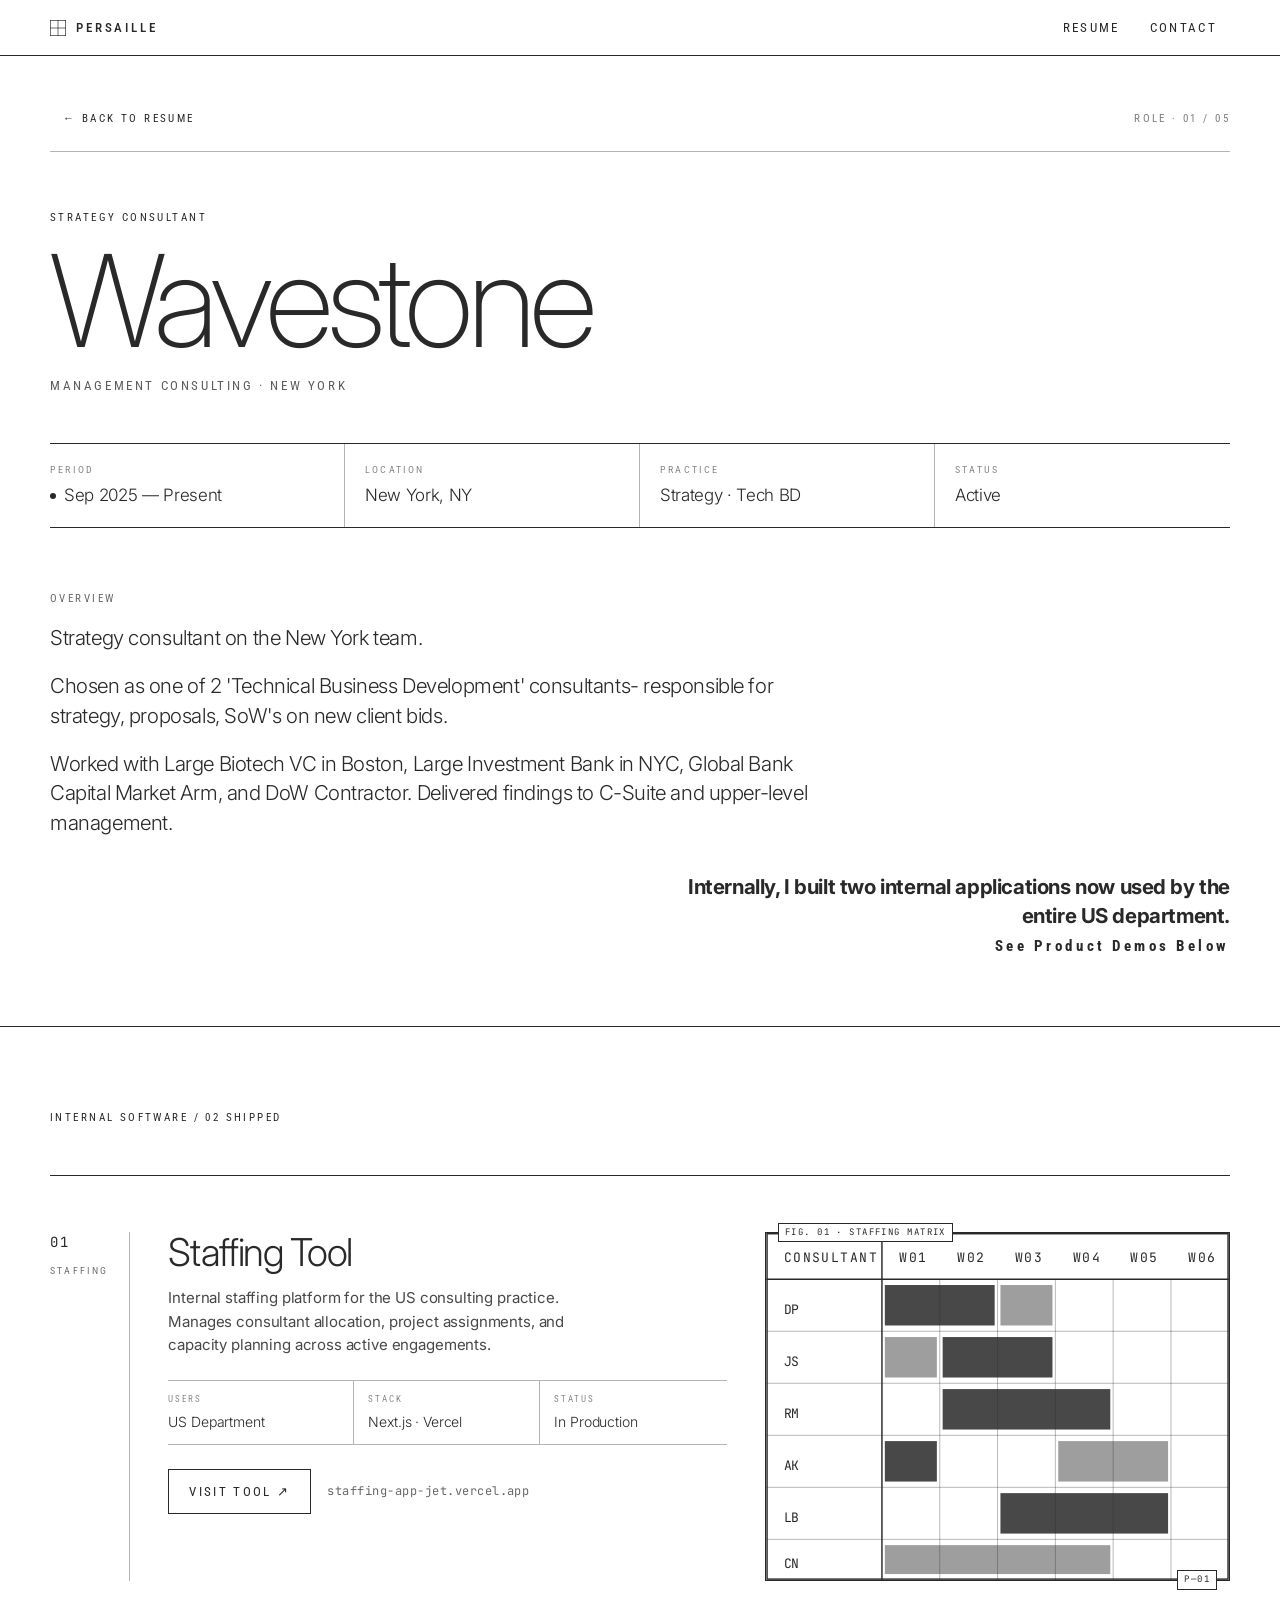
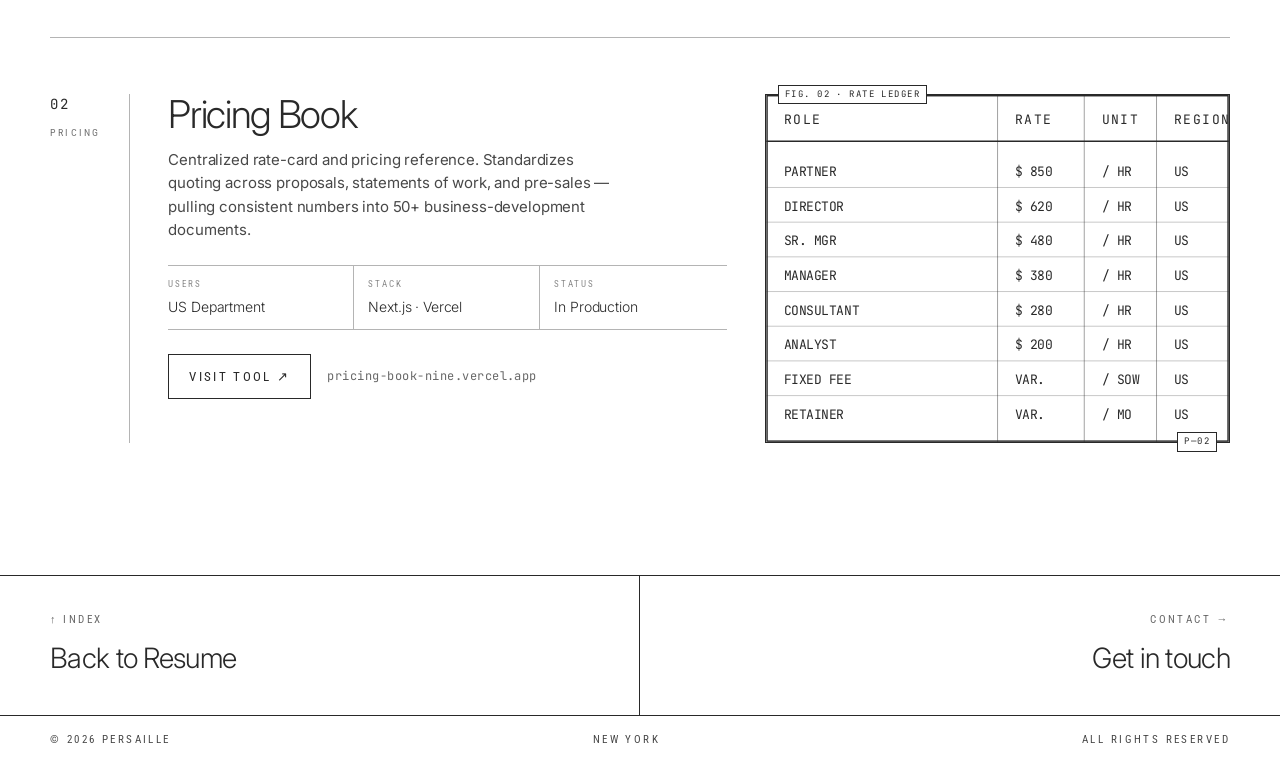
==== commit 3aa2ae38: "Update Wavestone role copy" ====
--- a/role/wavestone.html
+++ b/role/wavestone.html
@@ -69,16 +69,22 @@
       <div class="role__overview role__overview--split">
         <p class="eyebrow">OVERVIEW</p>
         <p class="role__lede">
-          Strategy consultant on the New York team. Lead workshops, research,
-          and analysis for biotech and venture-capital clients — and serve as
-          Wavestone's internal "Technical BD," driving 50+ business-development
-          documents and $6M+ in pipeline.
+          Strategy consultant on the New York team.
+        </p>
+        <p class="role__lede">
+          Chosen as one of 2 'Technical Business Development' consultants-
+          responsible for strategy, proposals, SoW's on new client bids.
+        </p>
+        <p class="role__lede">
+          Worked with Large Biotech VC in Boston, Large Investment Bank in NYC,
+          Global Bank Capital Market Arm, and DoW Contractor. Delivered findings
+          to C-Suite and upper-level management.
         </p>
         <p class="role__lede role__lede--highlight">
-          Alongside client work, designed and shipped two internal applications
-          now used by the entire US department.
+          Internally, I built two internal applications now used by the entire
+          US department.
         </p>
-        <p class="role__demo-note">see below for product demos</p>
+        <p class="role__demo-note">See Product Demos Below</p>
       </div>
     </section>
 
@@ -86,7 +92,6 @@
     <section class="works">
       <header class="works__head">
         <p class="eyebrow">INTERNAL SOFTWARE / 02 SHIPPED</p>
-        <h2 class="works__title">Two tools, one department.</h2>
       </header>
 
       <article class="work">
--- a/styles.css
+++ b/styles.css
@@ -142,56 +142,203 @@
   background: var(--color-ink-black);
 }
 
-.hero__main {
+.hero__canvas {
   display: grid;
-  grid-template-columns: minmax(360px, 0.82fr) minmax(520px, 1.18fr);
-  gap: 0;
-  align-items: stretch;
+  grid-template-columns: minmax(0, 1.12fr) minmax(360px, 0.88fr);
   width: 100%;
   min-width: 0;
-  min-height: clamp(560px, calc(100svh - var(--nav-h) - 42px), 780px);
-}
-
-.hero__title {
-  padding: clamp(26px, 4vw, 52px) var(--gutter) clamp(22px, 3.2vw, 42px) var(--gutter);
-  border-right: var(--rule);
+  min-height: clamp(500px, calc(100svh - var(--nav-h) - 42px - 106px), 700px);
+  border-bottom: var(--rule);
+}
+
+.hero__mast {
   display: flex;
   flex-direction: column;
   justify-content: space-between;
-  gap: clamp(36px, 6vw, 76px);
+  min-width: 0;
+  padding: clamp(26px, 4vw, 52px) var(--gutter);
+  border-right: var(--rule);
+  background:
+    linear-gradient(90deg, rgba(41, 41, 41, 0.06) 1px, transparent 1px),
+    linear-gradient(180deg, rgba(41, 41, 41, 0.06) 1px, transparent 1px);
+  background-size: 48px 48px;
+}
+
+.hero__kicker {
+  margin: 0;
+  font-family: var(--font-s-condensed);
+  font-size: var(--text-caption);
+  font-weight: 500;
+  letter-spacing: 0.26em;
+  line-height: 1;
+  text-transform: uppercase;
+}
+
+.hero__wordmark {
+  font-family: var(--font-nh);
+  font-weight: 100;
+  font-size: clamp(62px, 10.4vw, 150px);
+  line-height: 0.78;
+  letter-spacing: -0.065em;
+  margin: 0;
+  color: var(--color-ink-black);
+}
+
+.hero__line {
+  max-width: 17ch;
+  margin: 0;
+  font-family: var(--font-nh);
+  font-weight: 300;
+  font-size: clamp(28px, 4vw, 54px);
+  line-height: 1.02;
+  letter-spacing: -0.04em;
+}
+
+.hero__map {
+  position: relative;
   min-height: 100%;
   min-width: 0;
-}
-
-.hero__lockup {
+  overflow: hidden;
+  display: grid;
+  grid-template-columns: repeat(12, 1fr);
+  grid-template-rows: repeat(12, 1fr);
+  padding: clamp(18px, 3vw, 40px);
+  background:
+    linear-gradient(90deg, rgba(41, 41, 41, 0.06) 1px, transparent 1px),
+    linear-gradient(180deg, rgba(41, 41, 41, 0.06) 1px, transparent 1px);
+  background-size: 32px 32px;
+}
+
+.hero__map::before,
+.hero__map::after {
+  content: '';
+  position: absolute;
+  inset: clamp(18px, 3vw, 40px);
+  pointer-events: none;
+}
+
+.hero__map::before { border: var(--rule); }
+
+.hero__map::after {
+  background:
+    linear-gradient(90deg, transparent calc(50% - 0.5px), var(--color-ink-black) calc(50% - 0.5px), var(--color-ink-black) calc(50% + 0.5px), transparent calc(50% + 0.5px)),
+    linear-gradient(180deg, transparent calc(50% - 0.5px), var(--color-ink-black) calc(50% - 0.5px), var(--color-ink-black) calc(50% + 0.5px), transparent calc(50% + 0.5px));
+  opacity: 0.34;
+}
+
+.hero__axis {
+  position: absolute;
+  background: var(--color-ink-black);
+  opacity: 0.2;
+}
+
+.hero__axis--x {
+  left: 18%;
+  right: 18%;
+  top: 50%;
+  height: 1px;
+}
+
+.hero__axis--y {
+  top: 18%;
+  bottom: 18%;
+  left: 50%;
+  width: 1px;
+}
+
+.hero__node {
+  position: relative;
+  z-index: 1;
+  align-self: stretch;
+  justify-self: stretch;
   display: flex;
   flex-direction: column;
-  gap: clamp(8px, 1.1vw, 14px);
-  width: 100%;
+  justify-content: space-between;
+  padding: 14px;
+  border: var(--rule);
+  background: var(--color-canvas-white);
+}
+
+.hero__node span,
+.hero__tile span,
+.hero__core span {
+  font-family: var(--font-s-condensed);
+  font-size: 10px;
+  font-weight: 500;
+  letter-spacing: 0.24em;
+  text-transform: uppercase;
+  opacity: 0.64;
+}
+
+.hero__node strong,
+.hero__tile strong {
+  font-family: var(--font-nh);
+  font-size: clamp(18px, 1.65vw, 24px);
+  font-weight: 300;
+  line-height: 1;
+  letter-spacing: -0.03em;
+}
+
+.hero__node--web {
+  grid-column: 2 / 6;
+  grid-row: 2 / 5;
+}
+
+.hero__node--design {
+  grid-column: 8 / 12;
+  grid-row: 3 / 6;
+}
+
+.hero__node--marketing {
+  grid-column: 3 / 7;
+  grid-row: 8 / 11;
+}
+
+.hero__node--product {
+  grid-column: 7 / 12;
+  grid-row: 8 / 11;
+}
+
+.hero__core {
+  position: relative;
+  z-index: 2;
+  grid-column: 6 / 8;
+  grid-row: 6 / 8;
+  display: grid;
+  place-items: center;
+  border: var(--rule);
+  background: var(--color-canvas-white);
+}
+
+.hero__core strong {
+  font-family: var(--font-nh);
+  font-size: clamp(44px, 5vw, 76px);
+  font-weight: 100;
+  line-height: 0.8;
+  letter-spacing: -0.08em;
+}
+
+.hero__tiles {
+  display: grid;
+  grid-template-columns: repeat(4, 1fr);
+  border-bottom: 0;
+}
+
+.hero__tile {
   min-width: 0;
-}
-
-.hero__agency {
-  align-self: flex-end;
-  max-width: 100%;
-  margin: 0;
-  font-family: var(--font-s-condensed);
-  font-size: clamp(12px, 1.15vw, 15px);
-  font-weight: 700;
-  letter-spacing: 0.26em;
-  line-height: 1;
-  text-align: right;
-  text-transform: uppercase;
-}
-
-.hero__wordmark {
-  font-family: var(--font-nh);
-  font-weight: 200;
-  font-size: clamp(56px, 7.4vw, 108px);
-  line-height: 0.86;
-  letter-spacing: -0.05em;
-  margin: 0;
-  color: var(--color-ink-black);
+  min-height: 106px;
+  display: flex;
+  flex-direction: column;
+  justify-content: space-between;
+  gap: 18px;
+  padding: 18px var(--gutter) 20px var(--gutter);
+  border-right: var(--rule);
+}
+
+.hero__tile:last-child { border-right: 0; }
+
+.hero__tile strong {
+  font-size: clamp(20px, 2.15vw, 30px);
 }
 
 .eyebrow {
@@ -212,105 +359,6 @@
   height: 4px;
   background: var(--color-ink-black);
   border-radius: 0;
-}
-
-.hero__headline {
-  font-family: var(--font-nh);
-  font-weight: 300;
-  font-size: clamp(34px, 4.3vw, 64px);
-  line-height: 1.02;
-  letter-spacing: -0.03em;
-  margin: 0;
-  text-transform: lowercase;
-  max-width: 12ch;
-}
-
-.hero__statement {
-  display: grid;
-  gap: clamp(28px, 4vw, 48px);
-  min-width: 0;
-}
-
-.hero__services {
-  display: grid;
-  width: 100%;
-  min-width: 0;
-  border-top: var(--rule);
-  border-left: var(--rule);
-}
-
-.hero__service {
-  display: grid;
-  grid-template-columns: 38px minmax(72px, 0.5fr) minmax(0, 1.3fr);
-  align-items: start;
-  gap: 14px;
-  padding: 14px 0 14px 14px;
-  border-right: var(--rule);
-  border-bottom: var(--rule);
-  min-width: 0;
-}
-
-.hero__service-index {
-  font-family: var(--font-mono);
-  font-size: 11px;
-  letter-spacing: 0.14em;
-  opacity: 0.6;
-}
-
-.hero__service-title {
-  font-family: var(--font-nh);
-  font-size: 18px;
-  font-weight: 300;
-  line-height: 1;
-  letter-spacing: -0.02em;
-  min-width: 0;
-}
-
-.hero__service-copy {
-  padding-right: 14px;
-  font-size: 12px;
-  line-height: 1.35;
-  letter-spacing: -0.01em;
-  min-width: 0;
-  overflow-wrap: anywhere;
-  opacity: 0.76;
-}
-
-/* ─── HERO ART ──────────────────────────────────────────── */
-
-.hero__art {
-  color: var(--color-ink-black);
-  width: 100%;
-  min-height: 100%;
-  min-width: 0;
-  padding: clamp(18px, 3.8vw, 56px);
-  position: relative;
-  overflow: hidden;
-  display: grid;
-  place-items: center;
-  background:
-    linear-gradient(90deg, rgba(41, 41, 41, 0.08) 1px, transparent 1px),
-    linear-gradient(180deg, rgba(41, 41, 41, 0.08) 1px, transparent 1px),
-    var(--color-canvas-white);
-  background-size: clamp(26px, 3vw, 42px) clamp(26px, 3vw, 42px);
-}
-
-.hero__art::before {
-  content: '';
-  position: absolute;
-  inset: clamp(14px, 2vw, 28px);
-  border: var(--rule);
-  pointer-events: none;
-}
-
-.hero__art svg {
-  display: block;
-  width: 100%;
-  max-width: 720px;
-  height: auto;
-  max-height: 100%;
-  position: relative;
-  z-index: 1;
 }
 
 /* ─── BLOCK SHARED ──────────────────────────────────────── */
@@ -628,19 +676,11 @@
 .hide-sm { display: inline-block; }
 
 @media (max-width: 1024px) {
-  .hero__main {
-    grid-template-columns: minmax(320px, 0.9fr) minmax(420px, 1.1fr);
-    min-height: clamp(520px, calc(100svh - var(--nav-h) - 42px), 700px);
-  }
-
-  .hero__service {
-    grid-template-columns: 34px 1fr;
-  }
-
-  .hero__service-copy {
-    grid-column: 2;
-    padding-right: 14px;
-  }
+  .hero__canvas {
+    grid-template-columns: minmax(0, 1fr) minmax(320px, 0.85fr);
+  }
+
+  .hero__node { padding: 12px; }
 }
 
 @media (max-width: 880px) {
@@ -650,23 +690,32 @@
     gap: 8px;
   }
 
-  .hero__main {
+  .hero__band-right {
+    flex-wrap: wrap;
+    row-gap: 6px;
+  }
+
+  .hero__canvas {
     grid-template-columns: 1fr;
     min-height: 0;
   }
 
-  .hero__title {
-    min-height: clamp(440px, 62svh, 620px);
+  .hero__mast {
+    min-height: clamp(390px, 58svh, 540px);
     border-right: 0;
     border-bottom: var(--rule);
   }
 
-  .hero__art {
-    min-height: clamp(380px, 76vw, 620px);
-    padding: clamp(18px, 5vw, 42px);
-  }
-
-  .hero__headline { font-size: clamp(40px, 9vw, 64px); }
+  .hero__map {
+    min-height: clamp(360px, 82vw, 560px);
+  }
+
+  .hero__tiles {
+    grid-template-columns: repeat(2, 1fr);
+  }
+
+  .hero__tile:nth-child(2n) { border-right: 0; }
+  .hero__tile:nth-child(-n+2) { border-bottom: var(--rule); }
 
   .resume__head { flex-direction: column; align-items: flex-start; }
 
@@ -690,24 +739,35 @@
   .nav__brand { font-size: 12px; }
 
   .hero__wordmark {
-    font-size: clamp(42px, 14vw, 58px);
-    letter-spacing: -0.055em;
-  }
-  .hero__agency {
-    width: 100%;
-    font-size: 10px;
-    letter-spacing: 0.2em;
-  }
-  .hero__title {
-    min-height: auto;
-    gap: 42px;
-  }
-  .hero__service {
-    grid-template-columns: 30px 1fr;
-    gap: 10px;
-    padding: 12px 0 12px 12px;
-  }
-  .hero__service-copy { padding-right: 12px; }
+    font-size: clamp(52px, 17vw, 76px);
+  }
+
+  .hero__line {
+    font-size: clamp(30px, 10vw, 42px);
+  }
+
+  .hero__mast {
+    min-height: 390px;
+  }
+
+  .hero__map {
+    min-height: 380px;
+    padding: 20px;
+    background-size: 26px 26px;
+  }
+
+  .hero__map::before,
+  .hero__map::after {
+    inset: 20px;
+  }
+
+  .hero__node span,
+  .hero__tile span,
+  .hero__core span { font-size: 9px; }
+
+  .hero__node strong { font-size: 15px; }
+  .hero__tile { min-height: 92px; }
+  .hero__tile strong { font-size: 20px; }
 
   .resume__legend, .entry { grid-template-columns: 28px 1fr 18px; }
   .resume__legend > :nth-child(4), .entry__period { display: none; }
@@ -838,21 +898,7 @@
   line-height: 1;
   letter-spacing: 0.24em;
   text-align: right;
-  background: linear-gradient(
-    105deg,
-    var(--color-ink-black) 0%,
-    #6c6c6c 24%,
-    #d7d7d7 38%,
-    var(--color-ink-black) 52%,
-    #8d8d8d 72%,
-    var(--color-ink-black) 100%
-  );
-  background-size: 220% 100%;
-  background-position: 45% 50%;
-  -webkit-background-clip: text;
-  background-clip: text;
-  color: transparent;
-  text-shadow: 0 0 18px rgba(41, 41, 41, 0.14);
+  color: var(--color-ink-black);
 }
 
 /* ─── WORKS ─────────────────────────────────────────────── */
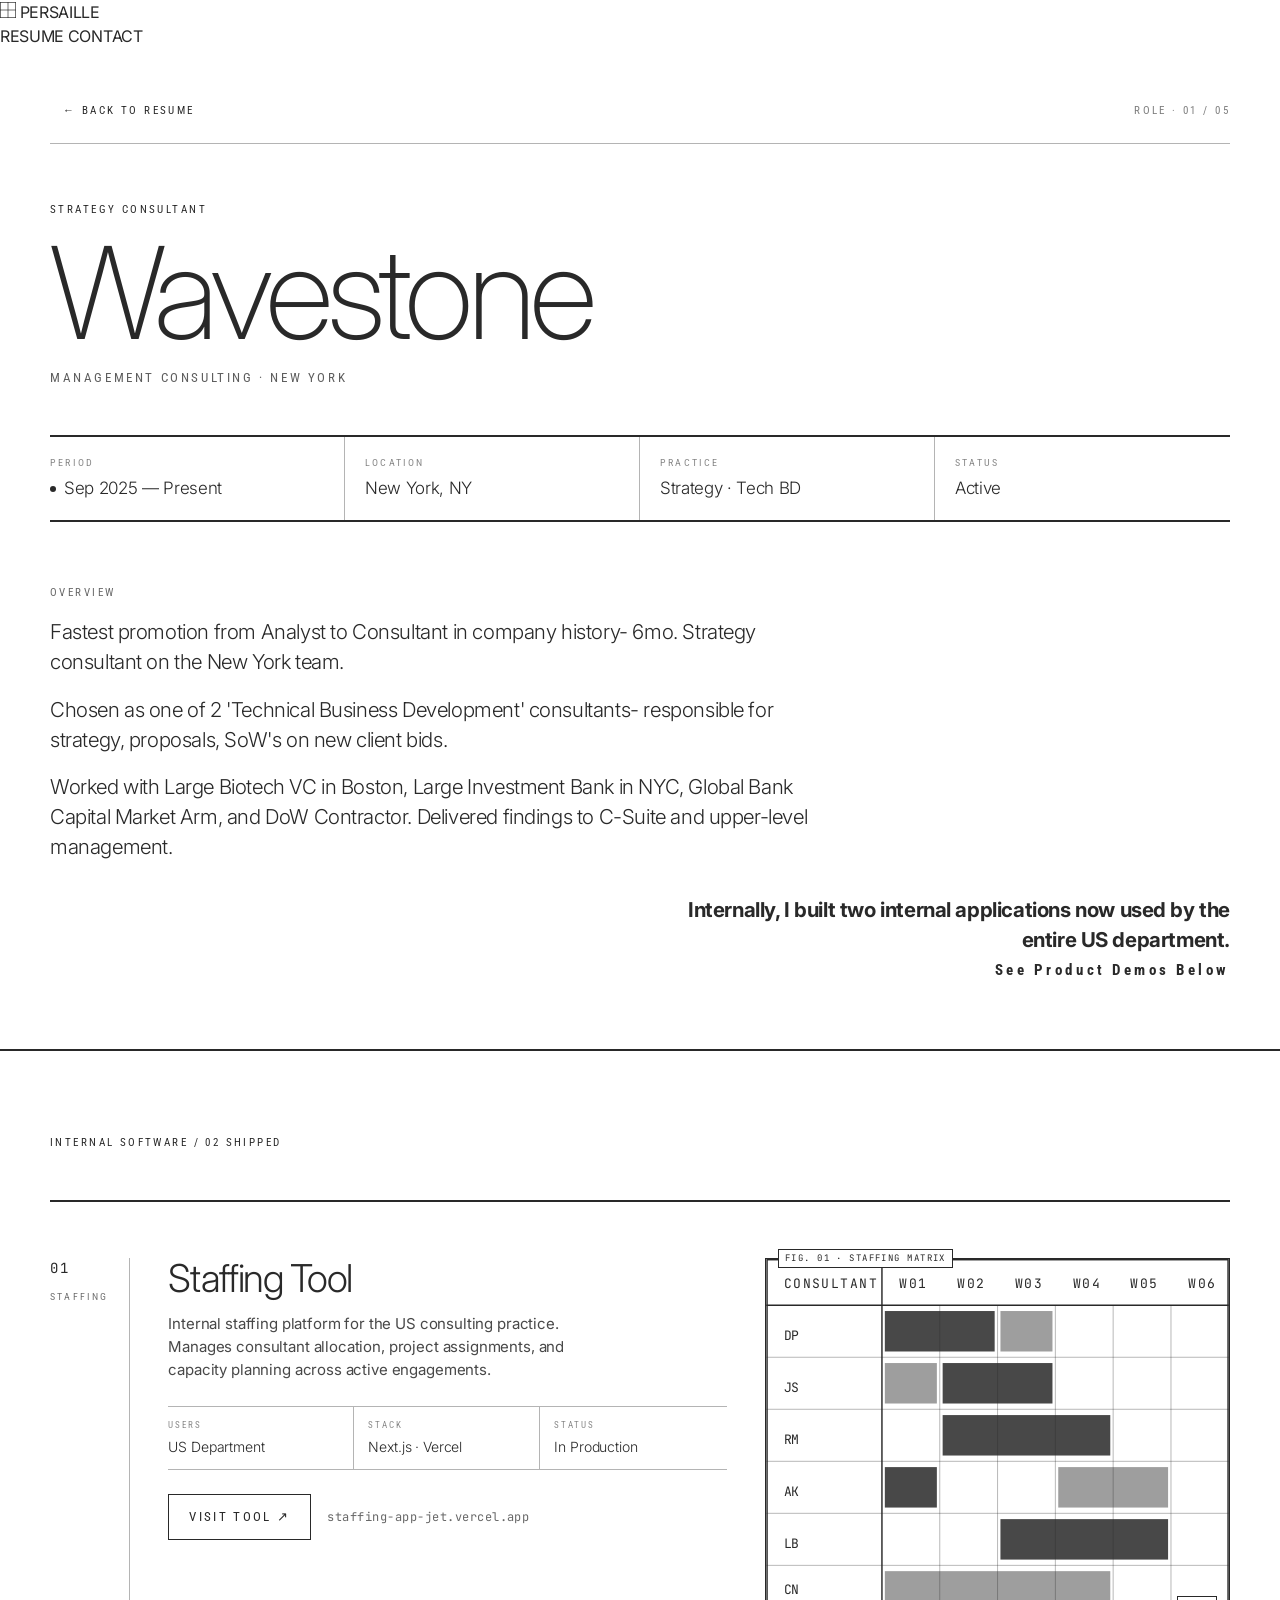
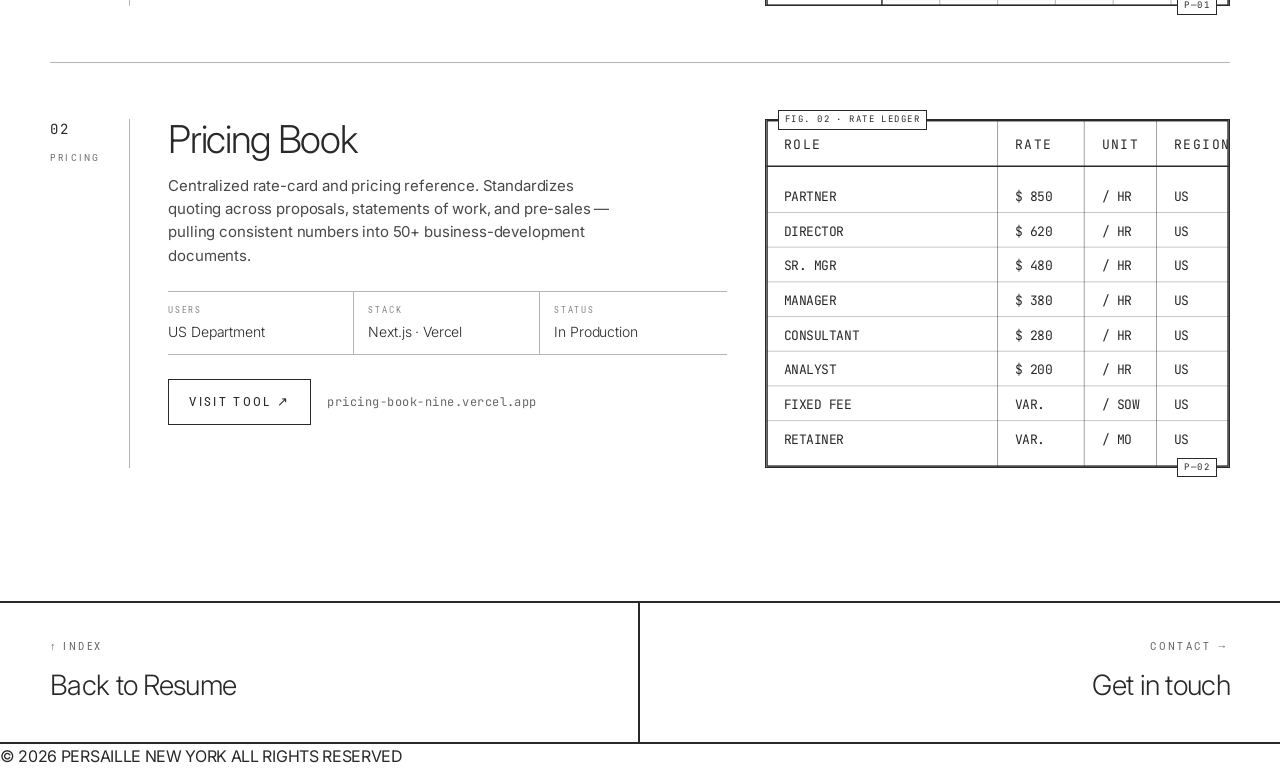
==== commit 6e32af96: "Update portfolio content and links" ====
--- a/role/wavestone.html
+++ b/role/wavestone.html
@@ -69,6 +69,7 @@
       <div class="role__overview role__overview--split">
         <p class="eyebrow">OVERVIEW</p>
         <p class="role__lede">
+          Fastest promotion from Analyst to Consultant in company history- 6mo.
           Strategy consultant on the New York team.
         </p>
         <p class="role__lede">
--- a/styles.css
+++ b/styles.css
@@ -18,7 +18,8 @@
   --text-heading-lg: 32px;
 
   --gutter: clamp(20px, 4vw, 50px);
-  --rule:   1px solid var(--color-ink-black);
+  --rule:   2px solid var(--color-ink-black);
+  --rule-detail: 1px solid var(--color-ink-black);
   --rule-thin: 1px solid rgba(41, 41, 41, 0.35);
 
   --nav-h: 56px;
@@ -49,296 +50,353 @@
 
 ol, ul { list-style: none; padding: 0; margin: 0; }
 
-/* ─── NAV ───────────────────────────────────────────────── */
-
-.nav {
-  position: sticky;
-  top: 0;
-  z-index: 10;
-  background: var(--color-canvas-white);
-  border-bottom: var(--rule);
-  height: var(--nav-h);
-  display: flex;
-  align-items: center;
-}
-
-.nav__row {
-  width: 100%;
-  display: flex;
-  align-items: center;
-  justify-content: space-between;
-  padding: 0 var(--gutter);
-}
-
-.nav__brand {
-  display: flex;
-  align-items: center;
-  gap: 10px;
-  font-family: var(--font-s-condensed);
-  font-weight: 500;
-  font-size: 13px;
-  letter-spacing: 0.22em;
-  color: var(--color-ink-black);
-}
-
-.brand-mark { display: inline-flex; }
-
-.nav__links {
-  display: flex;
-  gap: 4px;
-  font-family: var(--font-s-condensed);
-  font-weight: 400;
-  font-size: 13px;
-  letter-spacing: 0.18em;
-}
-
-.nav__links a {
-  padding: 6px 12px;
-  border: 1px solid transparent;
-  transition: border-color 120ms ease, background 120ms ease, color 120ms ease;
-}
-
-.nav__links a:hover {
-  border-color: var(--color-ink-black);
-}
-
 /* ─── HERO ──────────────────────────────────────────────── */
 
 .hero {
   border-bottom: var(--rule);
 }
 
-.hero__inner {
+.hero-grid {
+  --hero-h: clamp(650px, 100svh, 820px);
+  display: grid;
+  grid-template-columns: minmax(260px, 554fr) minmax(260px, 540fr) 56px minmax(320px, 711fr);
+  grid-template-rows: 107fr 157fr 327fr 175fr;
+  width: 100%;
+  min-height: var(--hero-h);
+  background: var(--color-canvas-white);
+  overflow: hidden;
+}
+
+.hero-panel {
+  min-width: 0;
+  min-height: 0;
+  position: relative;
+  background: transparent;
+  border-right: var(--rule);
+  border-bottom: var(--rule);
+  overflow: hidden;
+}
+
+.hero-panel--mark {
+  grid-column: 1;
+  grid-row: 1 / 3;
+}
+
+.hero-panel--websites {
+  grid-column: 1;
+  grid-row: 3 / 5;
   display: flex;
   flex-direction: column;
+  justify-content: flex-start;
+  gap: clamp(28px, 4vw, 58px);
+  padding: clamp(24px, 3vw, 44px);
+}
+
+.hero-panel--brand {
+  grid-column: 2;
+  grid-row: 1;
+  display: grid;
+  place-items: center;
+  padding: 18px;
+}
+
+.hero-panel--statement {
+  grid-column: 2;
+  grid-row: 2 / 4;
+  display: grid;
+  place-items: center;
+  padding: clamp(16px, 2.6vw, 34px);
+}
+
+.hero-panel--resume {
+  grid-column: 2;
+  grid-row: 4;
+  display: flex;
+  flex-direction: column;
+  justify-content: center;
+  gap: 12px;
+  padding: clamp(22px, 2.5vw, 34px);
+  background: var(--color-ink-black);
+  color: var(--color-canvas-white);
+}
+
+.hero-panel--contact {
+  grid-column: 4;
+  grid-row: 1 / 3;
+  display: grid;
+  grid-template-rows: repeat(3, 1fr);
+}
+
+.hero-panel--orbit {
+  grid-column: 4;
+  grid-row: 3 / 5;
+}
+
+.hero-panel--brand p {
+  margin: 0;
+  font-family: var(--font-nh);
+  font-weight: 200;
+  font-size: clamp(42px, 4.8vw, 86px);
+  line-height: 0.95;
+  letter-spacing: -0.055em;
+}
+
+.hero-panel--graphic svg {
+  position: absolute;
+  inset: 0;
+  width: 100%;
+  height: 100%;
+  fill: none;
+  stroke: var(--color-ink-black);
+  stroke-width: 1;
+  vector-effect: non-scaling-stroke;
+  opacity: 0.88;
+}
+
+.hero-panel--graphic circle,
+.hero-panel--graphic rect {
+  fill: var(--color-canvas-white);
+}
+
+.mark-field {
+  opacity: 0.82;
+}
+
+.mark-curve {
+  stroke-dasharray: 14 8;
+}
+
+.mark-curve--echo {
+  opacity: 0.36;
+}
+
+.mark-tangent {
+  stroke-width: 1.25;
+}
+
+.mark-slope-triangle {
+  stroke-dasharray: 8 7;
+}
+
+.mark-slope-field line {
+  stroke-width: 1;
+}
+
+.hero-panel--graphic .mark-point {
+  fill: var(--color-ink-black);
+}
+
+.orbit-field {
+  opacity: 0.78;
+}
+
+.websites__head {
+  display: flex;
+  align-items: flex-start;
+  justify-content: space-between;
+  gap: 18px;
+}
+
+.hero-panel .eyebrow {
+  margin: 0;
+}
+
+.review-quote {
+  width: min(62%, 260px);
+  margin: 0;
   padding: 0;
-}
-
-.hero__band {
-  display: flex;
-  align-items: center;
-  justify-content: space-between;
-  gap: 24px;
-  padding: 12px var(--gutter);
-  border-bottom: var(--rule);
-  font-family: var(--font-s-condensed);
-  font-size: var(--text-caption);
-  letter-spacing: 0.22em;
-  text-transform: uppercase;
-}
-
-.hero__band-left,
-.hero__band-right {
-  margin: 0;
-  display: inline-flex;
-  align-items: center;
-  gap: 10px;
-}
-
-.hero__band .dot {
-  display: inline-block;
-  width: 4px;
-  height: 4px;
-  background: var(--color-ink-black);
-}
-
-.hero__canvas {
-  display: grid;
-  grid-template-columns: minmax(0, 1.12fr) minmax(360px, 0.88fr);
-  width: 100%;
-  min-width: 0;
-  min-height: clamp(500px, calc(100svh - var(--nav-h) - 42px - 106px), 700px);
-  border-bottom: var(--rule);
-}
-
-.hero__mast {
-  display: flex;
-  flex-direction: column;
-  justify-content: space-between;
-  min-width: 0;
-  padding: clamp(26px, 4vw, 52px) var(--gutter);
-  border-right: var(--rule);
-  background:
-    linear-gradient(90deg, rgba(41, 41, 41, 0.06) 1px, transparent 1px),
-    linear-gradient(180deg, rgba(41, 41, 41, 0.06) 1px, transparent 1px);
-  background-size: 48px 48px;
-}
-
-.hero__kicker {
-  margin: 0;
-  font-family: var(--font-s-condensed);
-  font-size: var(--text-caption);
-  font-weight: 500;
-  letter-spacing: 0.26em;
-  line-height: 1;
-  text-transform: uppercase;
-}
-
-.hero__wordmark {
-  font-family: var(--font-nh);
-  font-weight: 100;
-  font-size: clamp(62px, 10.4vw, 150px);
-  line-height: 0.78;
-  letter-spacing: -0.065em;
-  margin: 0;
-  color: var(--color-ink-black);
-}
-
-.hero__line {
-  max-width: 17ch;
-  margin: 0;
-  font-family: var(--font-nh);
+  font-family: var(--font-nh);
+  text-align: right;
+}
+
+.review-quote blockquote {
+  margin: 0;
+  font-size: clamp(13px, 1.05vw, 16px);
   font-weight: 300;
-  font-size: clamp(28px, 4vw, 54px);
-  line-height: 1.02;
-  letter-spacing: -0.04em;
-}
-
-.hero__map {
-  position: relative;
-  min-height: 100%;
-  min-width: 0;
-  overflow: hidden;
-  display: grid;
-  grid-template-columns: repeat(12, 1fr);
-  grid-template-rows: repeat(12, 1fr);
-  padding: clamp(18px, 3vw, 40px);
-  background:
-    linear-gradient(90deg, rgba(41, 41, 41, 0.06) 1px, transparent 1px),
-    linear-gradient(180deg, rgba(41, 41, 41, 0.06) 1px, transparent 1px);
-  background-size: 32px 32px;
-}
-
-.hero__map::before,
-.hero__map::after {
-  content: '';
-  position: absolute;
-  inset: clamp(18px, 3vw, 40px);
-  pointer-events: none;
-}
-
-.hero__map::before { border: var(--rule); }
-
-.hero__map::after {
-  background:
-    linear-gradient(90deg, transparent calc(50% - 0.5px), var(--color-ink-black) calc(50% - 0.5px), var(--color-ink-black) calc(50% + 0.5px), transparent calc(50% + 0.5px)),
-    linear-gradient(180deg, transparent calc(50% - 0.5px), var(--color-ink-black) calc(50% - 0.5px), var(--color-ink-black) calc(50% + 0.5px), transparent calc(50% + 0.5px));
-  opacity: 0.34;
-}
-
-.hero__axis {
-  position: absolute;
-  background: var(--color-ink-black);
-  opacity: 0.2;
-}
-
-.hero__axis--x {
-  left: 18%;
-  right: 18%;
-  top: 50%;
-  height: 1px;
-}
-
-.hero__axis--y {
-  top: 18%;
-  bottom: 18%;
-  left: 50%;
-  width: 1px;
-}
-
-.hero__node {
-  position: relative;
-  z-index: 1;
-  align-self: stretch;
-  justify-self: stretch;
-  display: flex;
-  flex-direction: column;
-  justify-content: space-between;
-  padding: 14px;
-  border: var(--rule);
-  background: var(--color-canvas-white);
-}
-
-.hero__node span,
-.hero__tile span,
-.hero__core span {
+  line-height: 1.32;
+  letter-spacing: -0.02em;
+}
+
+.review-quote figcaption {
+  margin-top: 10px;
   font-family: var(--font-s-condensed);
   font-size: 10px;
   font-weight: 500;
+  letter-spacing: 0.16em;
+  line-height: 1.25;
+  text-transform: uppercase;
+  opacity: 0.68;
+}
+
+.client-list {
+  display: flex;
+  flex-direction: column;
+  gap: clamp(12px, 1.3vw, 18px);
+}
+
+.client-list a {
+  display: inline-flex;
+  width: fit-content;
+  max-width: 100%;
+  font-family: var(--font-nh);
+  font-size: clamp(22px, 1.9vw, 31px);
+  font-weight: 200;
+  line-height: 1;
+  letter-spacing: -0.045em;
+  color: #128ca7;
+  overflow-wrap: anywhere;
+  transition: color 140ms ease, transform 160ms ease;
+}
+
+.client-list a:hover,
+.client-list a:focus-visible {
+  color: #ff6f61;
+  transform: translateX(8px);
+}
+
+.statement-frame {
+  display: grid;
+  place-items: center;
+  width: 100%;
+  height: 100%;
+  border: var(--rule-detail);
+}
+
+.statement-frame--outer {
+  width: min(100%, 460px);
+  height: min(100%, 420px);
+}
+
+.statement-frame--mid {
+  width: 80%;
+  height: 76%;
+}
+
+.statement-frame--inner {
+  width: 80%;
+  height: 74%;
+  padding: clamp(14px, 2vw, 26px);
+  text-align: center;
+}
+
+.statement-frame h1 {
+  margin: 0;
+  font-family: var(--font-nh);
+  font-size: clamp(25px, 2.55vw, 44px);
+  font-weight: 200;
+  line-height: 1.06;
+  letter-spacing: -0.05em;
+}
+
+.resume-cta__label {
+  display: block;
+  font-family: var(--font-nh);
+  font-size: clamp(44px, 4.5vw, 78px);
+  font-weight: 100;
+  font-style: italic;
+  line-height: 0.95;
+  letter-spacing: -0.055em;
+}
+
+.resume-cta__detail {
+  max-width: 36ch;
+  font-family: var(--font-s-condensed);
+  font-size: 12px;
+  font-weight: 300;
+  letter-spacing: 0.16em;
+  line-height: 1.45;
+  text-transform: uppercase;
+  opacity: 0.72;
+}
+
+.hero-panel--contact a {
+  display: grid;
+  grid-template-columns: minmax(100px, 0.38fr) minmax(0, 1fr);
+  align-items: center;
+  gap: clamp(18px, 3vw, 38px);
+  padding: 0 clamp(24px, 3vw, 48px);
+  border-bottom: var(--rule-detail);
+  transition: background 140ms ease, color 140ms ease;
+}
+
+.hero-panel--contact a:last-child {
+  border-bottom: 0;
+}
+
+.hero-panel--contact a:hover,
+.hero-panel--contact a:focus-visible {
+  background: var(--color-ink-black);
+  color: var(--color-canvas-white);
+}
+
+.hero-panel--contact span {
+  font-family: var(--font-s-condensed);
+  font-size: 12px;
+  font-weight: 500;
+  letter-spacing: 0.22em;
+  text-transform: uppercase;
+  opacity: 0.62;
+}
+
+.hero-panel--contact strong {
+  min-width: 0;
+  font-family: var(--font-nh);
+  font-size: clamp(18px, 1.65vw, 28px);
+  font-weight: 200;
+  line-height: 1.08;
+  letter-spacing: -0.035em;
+  overflow-wrap: anywhere;
+}
+
+.rail {
+  grid-column: 3;
+  grid-row: 1 / 5;
+  background: var(--color-deep-black);
+  color: var(--color-canvas-white);
+  position: relative;
+  overflow: hidden;
+  border-right: var(--rule);
+  border-bottom: var(--rule);
+}
+
+.rail__track {
+  position: absolute;
+  top: 0;
+  left: 0;
+  right: 0;
+  display: flex;
+  flex-direction: column;
+  align-items: center;
+  gap: 28px;
+  padding: 28px 0;
+  font-family: var(--font-s-condensed);
+  font-size: 13px;
+  font-weight: 500;
   letter-spacing: 0.24em;
   text-transform: uppercase;
-  opacity: 0.64;
-}
-
-.hero__node strong,
-.hero__tile strong {
-  font-family: var(--font-nh);
-  font-size: clamp(18px, 1.65vw, 24px);
-  font-weight: 300;
+  white-space: nowrap;
+  animation: rail-scroll 48s linear infinite;
+  will-change: transform;
+}
+
+.rail__track > span:not(.rail__sep) {
+  writing-mode: vertical-rl;
+  transform: rotate(180deg);
+}
+
+.rail__sep {
+  font-size: 14px;
+  opacity: 0.55;
   line-height: 1;
-  letter-spacing: -0.03em;
-}
-
-.hero__node--web {
-  grid-column: 2 / 6;
-  grid-row: 2 / 5;
-}
-
-.hero__node--design {
-  grid-column: 8 / 12;
-  grid-row: 3 / 6;
-}
-
-.hero__node--marketing {
-  grid-column: 3 / 7;
-  grid-row: 8 / 11;
-}
-
-.hero__node--product {
-  grid-column: 7 / 12;
-  grid-row: 8 / 11;
-}
-
-.hero__core {
-  position: relative;
-  z-index: 2;
-  grid-column: 6 / 8;
-  grid-row: 6 / 8;
-  display: grid;
-  place-items: center;
-  border: var(--rule);
-  background: var(--color-canvas-white);
-}
-
-.hero__core strong {
-  font-family: var(--font-nh);
-  font-size: clamp(44px, 5vw, 76px);
-  font-weight: 100;
-  line-height: 0.8;
-  letter-spacing: -0.08em;
-}
-
-.hero__tiles {
-  display: grid;
-  grid-template-columns: repeat(4, 1fr);
-  border-bottom: 0;
-}
-
-.hero__tile {
-  min-width: 0;
-  min-height: 106px;
-  display: flex;
-  flex-direction: column;
-  justify-content: space-between;
-  gap: 18px;
-  padding: 18px var(--gutter) 20px var(--gutter);
-  border-right: var(--rule);
-}
-
-.hero__tile:last-child { border-right: 0; }
-
-.hero__tile strong {
-  font-size: clamp(20px, 2.15vw, 30px);
+}
+
+@keyframes rail-scroll {
+  from { transform: translateY(0); }
+  to   { transform: translateY(-50%); }
+}
+
+@media (prefers-reduced-motion: reduce) {
+  .rail__track { animation: none; }
 }
 
 .eyebrow {
@@ -379,7 +437,6 @@
 
 .resume {
   padding: clamp(56px, 8vw, 96px) var(--gutter) clamp(40px, 6vw, 64px) var(--gutter);
-  border-bottom: var(--rule);
 }
 
 .resume__head {
@@ -606,69 +663,56 @@
   opacity: 0.7;
 }
 
-/* ─── CONTACT ───────────────────────────────────────────── */
-
-.contact {
-  padding: clamp(56px, 8vw, 96px) var(--gutter);
-  border-bottom: var(--rule);
-}
-
-.contact__grid {
-  display: grid;
-  grid-template-columns: repeat(3, 1fr);
-  border-top: var(--rule);
-  border-left: var(--rule);
-}
-
-.contact__card {
+/* ─── FOOT ──────────────────────────────────────────────── */
+
+.foot {
+  margin: 0;
+  padding: 0;
+  overflow: hidden;
+}
+
+.foot__svg {
   display: block;
-  padding: 28px 24px;
-  border-right: var(--rule);
-  border-bottom: var(--rule);
-  background: var(--color-canvas-white);
-  transition: background 150ms ease, color 150ms ease;
-}
-
-.contact__card:hover {
-  background: var(--color-ink-black);
-  color: var(--color-canvas-white);
-}
-
-.contact__label {
-  font-family: var(--font-s-condensed);
-  font-size: var(--text-caption);
-  letter-spacing: 0.22em;
-  margin: 0 0 16px 0;
-  opacity: 0.8;
-}
-
-.contact__value {
-  font-family: var(--font-nh);
-  font-weight: 300;
-  font-size: var(--text-heading);
-  letter-spacing: -0.025em;
-  margin: 0 0 28px 0;
-  word-break: break-word;
-}
-
-.contact__cta {
-  font-family: var(--font-s-condensed);
-  font-size: 13px;
-  letter-spacing: 0.18em;
-}
-
-/* ─── FOOT ──────────────────────────────────────────────── */
-
-.foot { padding: 16px var(--gutter); }
-
-.foot__row {
-  display: flex;
-  justify-content: space-between;
-  gap: 16px;
-  font-family: var(--font-s-condensed);
-  font-size: 11px;
-  letter-spacing: 0.22em;
-  opacity: 0.85;
+  width: 100%;
+  height: clamp(160px, 22vh, 240px);
+  fill: none;
+  stroke: var(--color-ink-black);
+  stroke-width: 1;
+  vector-effect: non-scaling-stroke;
+  -webkit-mask-image: linear-gradient(to bottom, transparent 0, #000 30px, #000 100%);
+  mask-image: linear-gradient(to bottom, transparent 0, #000 30px, #000 100%);
+}
+
+.foot__rings circle       { opacity: 0.5; }
+.foot__ring--dashed       { stroke-dasharray: 14 7; }
+.foot__rays  line         { opacity: 0.75; }
+.foot__gem                { fill: var(--color-ink-black); stroke: none; }
+
+.foot__arc-text {
+  fill: var(--color-ink-black);
+  stroke: none;
+  font-family: var(--font-nh);
+  font-style: italic;
+  font-weight: 200;
+  font-size: 26px;
+  letter-spacing: -0.02em;
+}
+
+.foot__arc-link {
+  cursor: pointer;
+  transition: opacity 200ms ease;
+}
+
+.foot__arc-link:hover .foot__arc-text,
+.foot__arc-link:focus .foot__arc-text {
+  fill: #ff6f61;
+}
+
+.foot__arc-link:focus { outline: none; }
+.foot__arc-link:focus-visible circle,
+.foot__arc-link:focus-visible .foot__arc-text {
+  outline: none;
+  opacity: 1;
 }
 
 /* ─── RESPONSIVE ────────────────────────────────────────── */
@@ -676,46 +720,59 @@
 .hide-sm { display: inline-block; }
 
 @media (max-width: 1024px) {
-  .hero__canvas {
-    grid-template-columns: minmax(0, 1fr) minmax(320px, 0.85fr);
-  }
-
-  .hero__node { padding: 12px; }
+  .hero-grid {
+    grid-template-columns: minmax(220px, 1fr) minmax(260px, 1.04fr) 48px minmax(260px, 1.12fr);
+  }
+
+  .rail__track { font-size: 12px; gap: 24px; padding: 24px 0; }
+
+  .client-list a { font-size: clamp(22px, 2.6vw, 32px); }
 }
 
 @media (max-width: 880px) {
-  .hero__band {
-    align-items: flex-start;
-    flex-direction: column;
-    gap: 8px;
-  }
-
-  .hero__band-right {
-    flex-wrap: wrap;
-    row-gap: 6px;
-  }
-
-  .hero__canvas {
+  .hero-grid {
+    grid-template-columns: minmax(0, 1fr) 44px minmax(0, 1fr);
+    grid-template-rows:
+      minmax(126px, auto)
+      minmax(360px, auto)
+      minmax(420px, auto)
+      minmax(320px, auto)
+      minmax(240px, auto);
+    min-height: 0;
+  }
+
+  .hero-panel--mark      { grid-column: 1; grid-row: 1; }
+  .hero-panel--brand     { grid-column: 3; grid-row: 1; }
+  .hero-panel--statement { grid-column: 1; grid-row: 2; }
+  .hero-panel--resume    { grid-column: 3; grid-row: 2; }
+  .hero-panel--websites  { grid-column: 1; grid-row: 3; }
+  .rail                  { grid-column: 2; grid-row: 1 / 6; }
+  .hero-panel--contact   { grid-column: 3; grid-row: 3; }
+  .hero-panel--orbit     { grid-column: 1 / 4; grid-row: 4; }
+
+  .hero-panel--websites { padding: 24px; }
+
+  .statement-frame--outer {
+    width: min(100%, 340px);
+    height: min(100%, 320px);
+  }
+
+  .statement-frame h1 { font-size: clamp(28px, 4.6vw, 36px); }
+
+  .client-list a { font-size: clamp(20px, 2.8vw, 26px); }
+
+  .rail {
+    width: 44px;
+  }
+
+  .hero-panel--contact a {
     grid-template-columns: 1fr;
-    min-height: 0;
-  }
-
-  .hero__mast {
-    min-height: clamp(390px, 58svh, 540px);
-    border-right: 0;
-    border-bottom: var(--rule);
-  }
-
-  .hero__map {
-    min-height: clamp(360px, 82vw, 560px);
-  }
-
-  .hero__tiles {
-    grid-template-columns: repeat(2, 1fr);
-  }
-
-  .hero__tile:nth-child(2n) { border-right: 0; }
-  .hero__tile:nth-child(-n+2) { border-bottom: var(--rule); }
+    align-content: center;
+    gap: 6px;
+    padding: 18px 24px;
+  }
+
+  .hero-panel--contact strong { font-size: clamp(18px, 3.2vw, 24px); }
 
   .resume__head { flex-direction: column; align-items: flex-start; }
 
@@ -727,52 +784,346 @@
   .edu__col + .edu__col { padding-left: 0; }
   .edu__col:last-child { border-bottom: 0; }
 
-  .contact__grid { grid-template-columns: 1fr; }
-  .contact__card { border-right: 0; }
-
-  .foot__row { flex-direction: column; gap: 8px; }
+  .foot__svg { height: clamp(130px, 20vh, 180px); }
 }
 
 @media (max-width: 540px) {
-  .nav__links { gap: 0; }
-  .nav__links a { padding: 6px 8px; font-size: 12px; }
-  .nav__brand { font-size: 12px; }
-
-  .hero__wordmark {
-    font-size: clamp(52px, 17vw, 76px);
-  }
-
-  .hero__line {
-    font-size: clamp(30px, 10vw, 42px);
-  }
-
-  .hero__mast {
-    min-height: 390px;
-  }
-
-  .hero__map {
-    min-height: 380px;
-    padding: 20px;
-    background-size: 26px 26px;
-  }
-
-  .hero__map::before,
-  .hero__map::after {
-    inset: 20px;
-  }
-
-  .hero__node span,
-  .hero__tile span,
-  .hero__core span { font-size: 9px; }
-
-  .hero__node strong { font-size: 15px; }
-  .hero__tile { min-height: 92px; }
-  .hero__tile strong { font-size: 20px; }
+  .hero-grid {
+    grid-template-columns: minmax(0, 1fr);
+    grid-template-rows: auto;
+  }
+
+  .hero-panel--mark,
+  .hero-panel--websites,
+  .hero-panel--brand,
+  .hero-panel--statement,
+  .hero-panel--resume,
+  .rail,
+  .hero-panel--contact,
+  .hero-panel--orbit {
+    grid-column: 1;
+    grid-row: auto;
+  }
+
+  .hero-panel--mark      { order: 1; }
+  .hero-panel--brand     { order: 2; }
+  .hero-panel--statement { order: 3; }
+  .hero-panel--websites  { order: 4; }
+  .hero-panel--resume    { order: 5; }
+  .rail                  { order: 6; }
+  .hero-panel--contact   { order: 7; }
+  .hero-panel--orbit     { order: 8; }
+
+  .hero-panel--mark      { min-height: 190px; }
+  .hero-panel--brand     { min-height: 108px; }
+  .hero-panel--statement { min-height: 360px; padding: 18px; }
+  .hero-panel--resume    { min-height: 170px; }
+  .hero-panel--contact   { min-height: 264px; }
+  .hero-panel--orbit     { min-height: 300px; }
+
+  .hero-panel--brand p {
+    font-size: clamp(44px, 15vw, 72px);
+  }
+
+  .hero-panel--websites {
+    min-height: 420px;
+    padding: 24px 20px;
+  }
+
+  .websites__head {
+    flex-direction: column;
+  }
+
+  .review-quote {
+    width: 100%;
+    text-align: left;
+  }
+
+  .client-list a {
+    font-size: clamp(20px, 6vw, 25px);
+  }
+
+  .statement-frame--outer {
+    height: 100%;
+  }
+
+  .statement-frame--mid {
+    width: 82%;
+    height: 78%;
+  }
+
+  .statement-frame--inner {
+    width: 78%;
+    height: 72%;
+  }
+
+  .statement-frame h1 {
+    font-size: clamp(27px, 8.5vw, 38px);
+  }
+
+  .rail {
+    height: 48px;
+    width: 100%;
+    border-right: 0;
+  }
+
+  .rail__track {
+    flex-direction: row;
+    top: 0;
+    bottom: 0;
+    left: 0;
+    right: auto;
+    width: max-content;
+    padding: 0 28px;
+    gap: 24px;
+    align-items: center;
+    animation: rail-scroll-h 48s linear infinite;
+  }
+
+  .rail__track > span:not(.rail__sep) {
+    writing-mode: horizontal-tb;
+    transform: none;
+  }
+
+  @keyframes rail-scroll-h {
+    from { transform: translateX(0); }
+    to   { transform: translateX(-50%); }
+  }
 
   .resume__legend, .entry { grid-template-columns: 28px 1fr 18px; }
   .resume__legend > :nth-child(4), .entry__period { display: none; }
   .entry__role { gap: 2px; }
   .entry:hover, .entry:focus-visible { padding-left: 10px; padding-right: 10px; }
+}
+
+/* ─── EXPANDABLE RESUME ENTRY (PERSAILLE) ───────────────── */
+
+button.entry,
+.entry--toggle {
+  background: transparent;
+  border: 0;
+  width: 100%;
+  font: inherit;
+  color: inherit;
+  text-align: left;
+  letter-spacing: inherit;
+  cursor: pointer;
+}
+
+.entry--toggle .entry__arrow {
+  transition: transform 260ms cubic-bezier(.2, .7, .2, 1);
+  display: inline-block;
+}
+
+.entry--toggle[aria-expanded="true"]::before { transform: scaleY(1); }
+.entry--toggle[aria-expanded="true"] { color: var(--color-canvas-white); }
+.entry--toggle[aria-expanded="true"] .dotnow { background: var(--color-canvas-white); }
+.entry--toggle[aria-expanded="true"] .entry__arrow { transform: rotate(180deg); }
+
+.entries__item--expandable { display: block; }
+
+.entry-panel {
+  display: grid;
+  grid-template-rows: 0fr;
+  transition: grid-template-rows 360ms cubic-bezier(.2, .7, .2, 1);
+}
+
+.entry-panel[data-open="true"] { grid-template-rows: 1fr; }
+
+.entry-panel__inner {
+  overflow: hidden;
+  min-height: 0;
+}
+
+.entry-panel__content {
+  padding: clamp(28px, 4vw, 48px) 0 clamp(32px, 5vw, 56px) 0;
+  border-top: var(--rule-thin);
+  display: flex;
+  flex-direction: column;
+  gap: clamp(28px, 4vw, 48px);
+}
+
+.persaille-prose .eyebrow { margin-bottom: 18px; opacity: 0.7; }
+
+.persaille-line {
+  margin: 0 0 16px 0;
+  font-family: var(--font-nh);
+  font-weight: 300;
+  font-size: clamp(17px, 1.55vw, 21px);
+  line-height: 1.45;
+  letter-spacing: -0.02em;
+  max-width: 38ch;
+}
+
+.persaille-line:last-child { margin-bottom: 0; }
+
+.client-grid {
+  display: grid;
+  grid-template-columns: repeat(3, 1fr);
+  gap: 1px;
+  background: var(--color-ink-black);
+  border: 1px solid var(--color-ink-black);
+}
+
+.client-card {
+  display: flex;
+  flex-direction: column;
+  background: var(--color-canvas-white);
+  color: inherit;
+  text-decoration: none;
+  overflow: hidden;
+  transition: opacity 180ms ease;
+}
+
+.client-card:hover { opacity: 0.75; }
+
+.client-card__logo {
+  width: 100%;
+  aspect-ratio: 3 / 1;
+  overflow: hidden;
+  padding: 18px 22px;
+  display: flex;
+  align-items: center;
+  justify-content: center;
+  background: var(--color-canvas-white);
+}
+
+.client-card__logo img {
+  display: block;
+  width: 100%;
+  height: 100%;
+  object-fit: contain;
+  object-position: center;
+}
+
+.client-card__logo--wolf {
+  gap: 16px;
+  background: #1b1b1b;
+  color: var(--color-canvas-white);
+}
+
+.client-card__logo--wolf img {
+  width: min(42%, 150px);
+  height: 56px;
+  object-fit: cover;
+  flex: 0 0 auto;
+}
+
+.client-card__logo--wolf span {
+  font-family: var(--font-s-condensed);
+  font-size: clamp(18px, 2vw, 28px);
+  font-weight: 700;
+  letter-spacing: 0.08em;
+  line-height: 0.95;
+  text-transform: uppercase;
+}
+
+.client-card__logo--wolf small {
+  display: block;
+  margin-top: 6px;
+  color: #4f8dff;
+  font-size: 0.48em;
+  letter-spacing: 0.26em;
+}
+
+.client-card__body {
+  padding: 14px 16px;
+  display: flex;
+  flex-direction: column;
+  gap: 8px;
+  flex: 1;
+  min-height: 116px;
+  border-top: 1px solid var(--color-ink-black);
+}
+
+.client-card__story {
+  margin: 0;
+  font-family: var(--font-nh);
+  font-weight: 300;
+  font-size: 13px;
+  line-height: 1.45;
+  flex: 1;
+}
+
+.client-card__url {
+  font-family: var(--font-mono);
+  font-size: 10px;
+  letter-spacing: 0.1em;
+  opacity: 0.45;
+}
+
+.mattress-panel {
+  display: grid;
+  grid-template-columns: minmax(180px, 0.38fr) minmax(0, 1fr);
+  align-items: stretch;
+  gap: 1px;
+  padding-bottom: clamp(34px, 5vw, 64px);
+  background: var(--color-ink-black);
+  border: 1px solid var(--color-ink-black);
+}
+
+.mattress-photo {
+  margin: 0;
+  min-height: 0;
+  background: var(--color-canvas-white);
+}
+
+.mattress-photo img {
+  display: block;
+  width: 100%;
+  height: 100%;
+  max-height: 340px;
+  object-fit: cover;
+  object-position: center 45%;
+}
+
+.mattress-copy {
+  padding: clamp(22px, 3.5vw, 44px);
+  background: var(--color-canvas-white);
+}
+
+.mattress-copy .eyebrow {
+  margin: 0 0 18px 0;
+  opacity: 0.68;
+}
+
+.mattress-notes {
+  margin: 0;
+  padding: 0;
+}
+
+.mattress-notes p {
+  margin: 0 0 18px 0;
+  font-family: var(--font-nh);
+  font-weight: 300;
+  font-size: clamp(18px, 2.1vw, 28px);
+  line-height: 1.25;
+  letter-spacing: -0.025em;
+}
+
+.mattress-notes p:last-child { margin-bottom: 0; }
+
+.mattress-notes a {
+  color: inherit;
+  text-decoration: underline;
+  text-decoration-thickness: 1px;
+  text-underline-offset: 0.16em;
+}
+
+@media (max-width: 880px) {
+  .client-grid { grid-template-columns: repeat(2, 1fr); }
+  .mattress-panel { grid-template-columns: 1fr; }
+  .mattress-photo img { max-height: 300px; }
+}
+
+@media (max-width: 540px) {
+  .client-grid { grid-template-columns: 1fr; }
+
+  .mattress-notes p {
+    font-size: 17px;
+    line-height: 1.35;
+    margin-bottom: 14px;
+  }
 }
 
 /* ─── ROLE DETAIL PAGE ──────────────────────────────────── */
